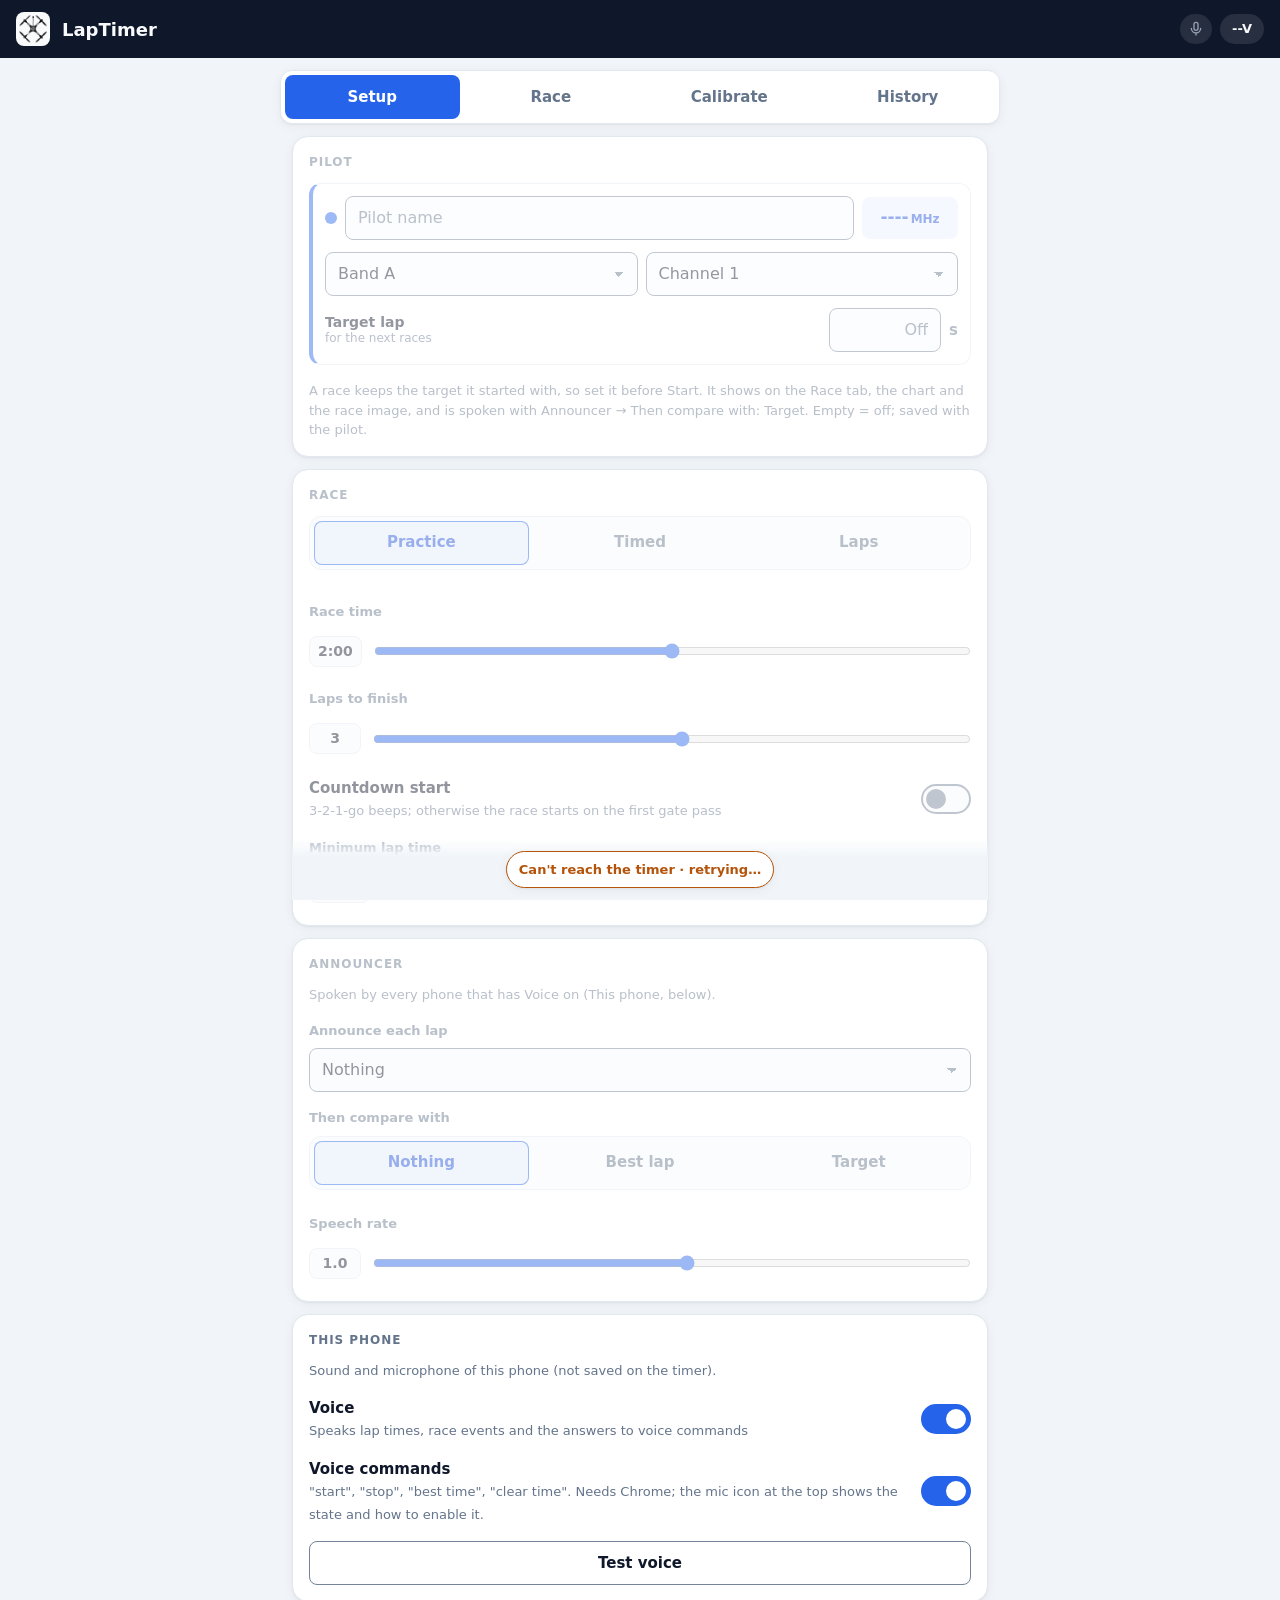
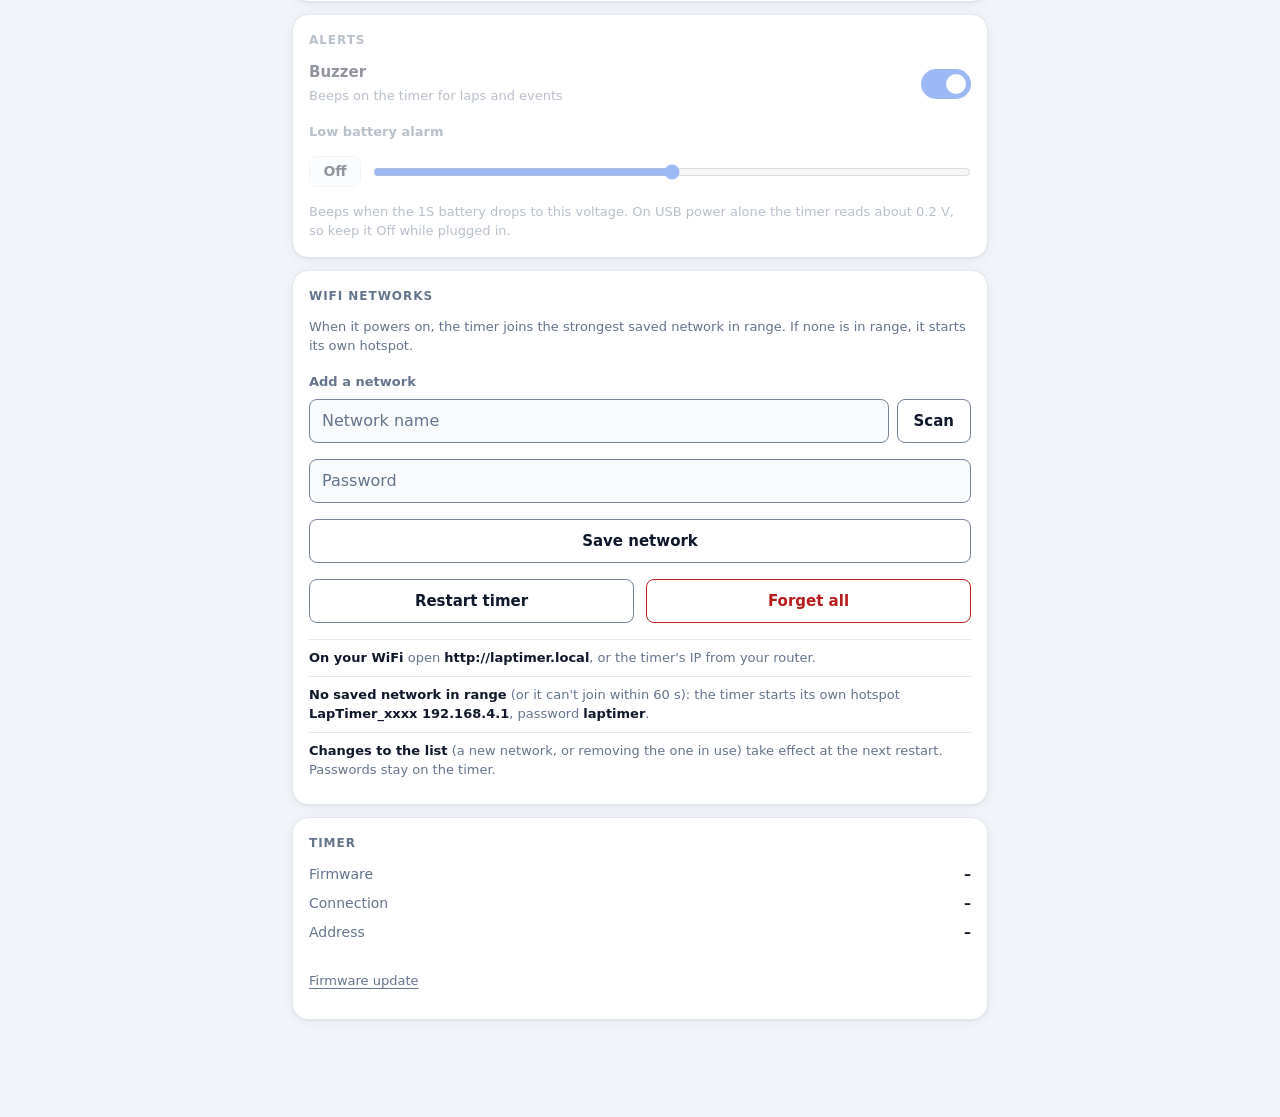
==== data/index.html @ 8faf3fcb "Page test suite (239 checks, headless runner) and the bugs it found Tests - tools/page_test.js: the " ====
<!DOCTYPE html>
<html lang="en">

<head>
  <meta charset="UTF-8" />
  <meta name="viewport" content="width=device-width, initial-scale=1.0, viewport-fit=cover" />
  <meta name="theme-color" content="#0f172a" />
  <title>LapTimer</title>
  <link rel="icon" type="image/png" href="favicon.ico" />
  <link rel="stylesheet" type="text/css" href="style.css?v=04e5e2a3" />
  <script src="smoothie.js?v=0144f61f"></script>
</head>

<body>
  <header class="topbar">
    <div class="brand">
      <img src="favicon.ico" alt="" width="34" height="34" />
      <span>LapTimer</span>
    </div>
    <div class="status-chips">
      <button type="button" id="micIndicator" class="chip chip-icon" title="Voice commands: tap for details" aria-label="Voice commands: tap for details">
        <svg width="16" height="16" viewBox="0 0 24 24" fill="none" aria-hidden="true">
          <path d="M12 14a3 3 0 0 0 3-3V5a3 3 0 0 0-6 0v6a3 3 0 0 0 3 3Z" stroke="currentColor" stroke-width="2" stroke-linecap="round" />
          <path d="M19 11a7 7 0 0 1-14 0M12 18v3" stroke="currentColor" stroke-width="2" stroke-linecap="round" />
        </svg>
      </button>
      <span id="bvolt" class="chip" title="Battery voltage">--V</span>
    </div>
  </header>

  <nav class="tabs" role="tablist">
    <button class="tablinks active" data-tab="config">Setup</button>
    <button class="tablinks" data-tab="race">Race</button>
    <button class="tablinks" data-tab="calib">Calibrate</button>
    <button class="tablinks" data-tab="history">History</button>
  </nav>

  <main>
    <section id="micHelp" class="card mic-help" hidden>
      <h2>Voice commands</h2>
      <div id="micHelpText"></div>
      <div class="button-row"><button type="button" id="micHelpClose" class="btn btn-ghost">Close</button></div>
    </section>

    <!-- ───────────── Setup ───────────── -->
    <section id="config" class="tabcontent">
      <div class="card" data-needs-config>
        <h2>Pilot</h2>
        <div class="pilot-row">
          <div class="pilot-head">
            <span class="dot-p"></span>
            <input type="text" id="pilotName" placeholder="Pilot name" aria-label="Pilot name" autocomplete="off" />
            <span class="freq-pill"><span id="pilotFreq">----</span><small>MHz</small></span>
          </div>
          <div class="pilot-freq">
            <select id="pilotBand" aria-label="Band" autocomplete="off"></select>
            <select id="pilotChannel" aria-label="Channel" autocomplete="off"></select>
          </div>
          <div class="pilot-target">
            <label for="targetLap">Target lap<small>for the next races</small></label>
            <input type="text" id="targetLap" inputmode="decimal" placeholder="Off" autocomplete="off" aria-describedby="targetHint" />
            <span class="unit">s</span>
          </div>
        </div>
        <p class="hint warn" id="pilotHint" hidden>No channel yet: pick a band and channel.</p>
        <p class="hint" id="targetHint">A race keeps the target it started with, so set it before Start. It shows on the Race tab, the chart and the race image, and is spoken with Announcer → Then compare with: Target. Empty = off; saved with the pilot.</p>
        <div id="savedPilotsBlock" class="field" hidden>
          <span class="field-label">Saved pilots</span>
          <div id="savedPilots" class="chips"></div>
          <p class="hint">Tap a saved pilot to fly as them. Named pilots are remembered automatically with their channel and thresholds.</p>
          <p id="profilesFull" class="hint warn" hidden>Saved pilots are full: forget one (×) to remember new pilots.</p>
        </div>
      </div>

      <div class="card" data-needs-config>
        <h2>Race</h2>
        <div class="segmented" id="raceMode" role="radiogroup" aria-label="Race mode">
          <button data-value="0" class="active">Practice</button>
          <button data-value="1">Timed</button>
          <button data-value="2">Laps</button>
        </div>
        <p class="hint" id="raceModeHint"></p>
        <div class="field" id="raceTimeField">
          <label class="field-label" for="raceTime">Race time</label>
          <div class="input-with-value">
            <span class="val">2:00</span>
            <input type="range" id="raceTime" min="30" max="600" step="15" />
          </div>
        </div>
        <div class="field" id="raceLapsField">
          <label class="field-label" for="raceLaps">Laps to finish</label>
          <div class="input-with-value">
            <span class="val">3</span>
            <input type="range" id="raceLaps" min="1" max="30" step="1" />
          </div>
        </div>
        <label class="switch-row">
          <span>
            <span class="switch-title">Countdown start</span><br />
            <span class="hint">3-2-1-go beeps; otherwise the race starts on the first gate pass</span>
          </span>
          <span class="switch"><input type="checkbox" id="countdown" /><span class="slider"></span></span>
        </label>
        <div class="field">
          <label class="field-label" for="minLap">Minimum lap time</label>
          <div class="input-with-value">
            <span class="val">10.0s</span>
            <input type="range" id="minLap" step="0.5" min="1" max="20" />
          </div>
        </div>
      </div>

      <div class="card" data-needs-config>
        <h2>Announcer</h2>
        <p class="hint" id="announcerNote">Spoken by every phone that has Voice on (This phone, below).</p>
        <label class="field">
          <span class="field-label">Announce each lap</span>
          <select id="announcerSelect" autocomplete="off">
            <option value="none">Nothing</option>
            <option value="beep">Beep on the phone</option>
            <option value="1lap">Lap time</option>
            <option value="2lap">2 consecutive laps</option>
            <option value="3lap">3 consecutive laps</option>
          </select>
        </label>
        <div class="field">
          <span class="field-label" id="lapCompareLabel">Then compare with</span>
          <div class="segmented" id="lapCompare" role="radiogroup" aria-labelledby="lapCompareLabel">
            <button data-value="none" class="active">Nothing</button>
            <button data-value="best">Best lap</button>
            <button data-value="target">Target</button>
          </div>
          <p class="hint" id="lapCompareHint"></p>
        </div>
        <div class="field">
          <label class="field-label" for="rate">Speech rate</label>
          <div class="input-with-value">
            <span class="val">1.0</span>
            <input type="range" min="0.1" max="2" step="0.1" id="rate" />
          </div>
        </div>
      </div>

      <div class="card">
        <h2>This phone</h2>
        <p class="hint">Sound and microphone of this phone (not saved on the timer).</p>
        <label class="switch-row">
          <span>
            <span class="switch-title">Voice</span><br />
            <span class="hint">Speaks lap times, race events and the answers to voice commands</span>
          </span>
          <span class="switch"><input type="checkbox" id="voiceToggle" data-local checked /><span class="slider"></span></span>
        </label>
        <label class="switch-row">
          <span>
            <span class="switch-title">Voice commands</span><br />
            <span class="hint">"start", "stop", "best time", "clear time". Needs Chrome; the mic icon at the top shows the state and how to enable it.</span>
          </span>
          <span class="switch"><input type="checkbox" id="voiceCommands" data-local checked /><span class="slider"></span></span>
        </label>
        <button id="GenerateAudioButton" class="btn btn-ghost btn-block">Test voice</button>
      </div>

      <div class="card" data-needs-config>
        <h2>Alerts</h2>
        <label class="switch-row">
          <span>
            <span class="switch-title">Buzzer</span><br />
            <span class="hint">Beeps on the timer for laps and events</span>
          </span>
          <span class="switch"><input type="checkbox" id="buzzerToggle" checked /><span class="slider"></span></span>
        </label>
        <div class="field">
          <label class="field-label" for="alarmThreshold">Low battery alarm</label>
          <div class="input-with-value">
            <span class="val">Off</span>
            <input type="range" id="alarmThreshold" step="0.1" min="0" max="4.2" />
          </div>
          <p class="hint">Beeps when the 1S battery drops to this voltage. On USB power alone the timer reads about 0.2&nbsp;V, so keep it Off while plugged in.</p>
        </div>
      </div>

      <div class="card">
        <h2>WiFi networks</h2>
        <p class="hint">When it powers on, the timer joins the strongest saved network in range. If none is in range, it starts its own hotspot.</p>
        <div id="savedNetworks" class="saved-list"></div>
        <div class="field">
          <label class="field-label" for="ssid">Add a network</label>
          <div class="input-row">
            <input type="text" id="ssid" data-local maxlength="32" placeholder="Network name" autocomplete="off" autocapitalize="off" spellcheck="false" />
            <button id="wifiScanButton" class="btn btn-ghost">Scan</button>
          </div>
          <div id="wifiScanResults" class="scan-results" hidden></div>
        </div>
        <input type="password" id="pwd" data-local maxlength="64" placeholder="Password" autocomplete="off" aria-label="Password" />
        <button id="addWifiButton" class="btn btn-ghost btn-block">Save network</button>
        <div class="button-row">
          <button id="restartEspButton" class="btn btn-ghost">Restart timer</button>
          <button id="forgetWifiButton" class="btn btn-ghost btn-danger">Forget all</button>
        </div>
        <p id="wifiForgotten" class="note" hidden>
          <b>Restarting into the hotspot.</b> In a few seconds join <b>LapTimer_xxxx&nbsp;192.168.4.1</b>
          (password <b>laptimer</b>) and open <b>http://192.168.4.1</b>.
        </p>
        <ul class="info-list">
          <li><b>On your WiFi</b> open <b>http://laptimer.local</b>, or the timer's IP from your router.</li>
          <li><b>No saved network in range</b> (or it can't join within 60&nbsp;s): the timer starts its own hotspot <b>LapTimer_xxxx&nbsp;192.168.4.1</b>, password <b>laptimer</b>.</li>
          <li><b>Changes to the list</b> (a new network, or removing the one in use) take effect at the next restart. Passwords stay on the timer.</li>
          <li id="wifiLostNote" hidden><b>If this connected network goes away</b>, the timer keeps timing and saving races, and rejoins it when it's back (a short beep every minute until then). For its own hotspot instead, switch the timer off and on.</li>
        </ul>
      </div>

      <div class="card">
        <h2>Timer</h2>
        <dl class="info-grid">
          <dt>Firmware</dt><dd id="infoVersion">–</dd>
          <dt>Connection</dt><dd id="infoMode">–</dd>
          <dt>Address</dt><dd id="infoIp">–</dd>
        </dl>
        <a class="link-small" href="update.html">Firmware update</a>
      </div>

      <div class="save-bar">
        <div class="save-status" data-save-state="loading" role="status">Loading settings…</div>
      </div>
    </section>

    <!-- ───────────── Race ───────────── -->
    <section id="race" class="tabcontent" hidden>
      <div class="card clock-card">
        <span id="timer">00:00.00</span>
        <div class="race-meta">
          <span id="raceStatus" class="race-status">Ready</span>
          <span id="raceInfo" class="race-freq"></span>
        </div>
      </div>
      <div class="racebuttons">
        <button id="startRaceButton" class="btn btn-go">Start</button>
        <button id="stopRaceButton" class="btn btn-stop" disabled>Stop</button>
        <button id="clearLapsButton" class="btn btn-ghost">Clear</button>
      </div>
      <div class="button-row">
        <button id="raceScreenButton" class="btn btn-ghost">Race screen</button>
        <button id="editLapsButton" class="btn btn-ghost" disabled>Fix laps</button>
      </div>
      <div id="racePilot"></div>
    </section>

    <!-- ───────────── Calibrate ───────────── -->
    <section id="calib" class="tabcontent" hidden>
      <div class="card">
        <div class="race-pilot-head">
          <span class="dot-p"></span><span id="calibPilotName">Pilot</span><span class="muted" id="calibPilotFreq"></span>
        </div>
        <div class="rssi-now">
          <span class="field-label">Live RSSI</span>
          <span id="rssiNow">--</span>
        </div>
        <canvas id="rssiChart"></canvas>
        <p id="rssiPaused" class="hint" hidden>Live RSSI paused during the channel scan.</p>
      </div>
      <div class="card" data-needs-config>
        <div class="field">
          <label class="field-label" for="enter"><i class="dot dot-enter"></i>Enter RSSI</label>
          <div class="input-with-value">
            <span id="enterSpan" class="val">120</span>
            <input type="range" min="50" max="255" step="1" id="enter" value="120" />
          </div>
        </div>
        <div class="field">
          <label class="field-label" for="exit"><i class="dot dot-exit"></i>Exit RSSI</label>
          <div class="input-with-value">
            <span id="exitSpan" class="val">100</span>
            <input type="range" min="50" max="255" step="1" id="exit" value="100" />
          </div>
        </div>
        <p class="hint">A lap is counted when RSSI rises above Enter, peaks, then drops below Exit.</p>
        <label class="switch-row">
          <span>
            <span class="switch-title">Auto-calibrate</span><br />
            <span class="hint">Fly 3 or more passes through the gate; suggested thresholds appear below</span>
          </span>
          <span class="switch"><input type="checkbox" id="autoCal" /><span class="slider"></span></span>
        </label>
        <div id="autoCalResult" class="note" hidden></div>
        <div class="save-status" data-save-state="loading" role="status">Loading settings…</div>
      </div>
      <div class="card">
        <h2>Channel scan</h2>
        <p class="hint">Shows which channels are busy. Turn on the video transmitters nearby, then scan. Pick a channel away from other peaks.</p>
        <div id="spectrum" class="spectrum" hidden></div>
        <button id="spectrumButton" class="btn btn-ghost btn-block">Scan channels</button>
      </div>
    </section>

    <!-- ───────────── History ───────────── -->
    <section id="history" class="tabcontent" hidden>
      <div class="button-row">
        <button id="exportAllButton" class="btn btn-ghost">Export all (CSV)</button>
        <button id="clearHistoryButton" class="btn btn-ghost btn-danger">Delete all</button>
      </div>
      <p class="note warn" id="historyNote" role="status" hidden></p>
      <p class="hint" id="historyEmpty" hidden>No saved races yet. Races are saved when they finish or are stopped.</p>
      <div id="historyList"></div>
    </section>
  </main>

  <!-- Full-screen race view for a phone or tablet at the field -->
  <div id="raceScreen" class="race-screen" hidden>
    <div class="rs-top">
      <span id="rsClock" class="rs-clock">00:00.00</span>
      <span id="rsStatus" class="rs-status"></span>
      <button id="rsClose" class="rs-close" aria-label="Close race screen">✕</button>
    </div>
    <div id="rsPilot" class="rs-pilot"></div>
  </div>

  <script src="script.js?v=b351742b"></script>
</body>

</html>
---- data/style.css ----
/* ─────────────────────────────────────────────────────────────
   Design tokens
   Contrast (WCAG 2.1) checked for both themes:
   body/muted text ≥ 4.5:1, button labels ≥ 4.5:1,
   control borders & focus rings ≥ 3:1 against their surface.
   ───────────────────────────────────────────────────────────── */
:root {
  /* surfaces */
  --bg: #f1f5f9;
  --surface: #ffffff;
  --surface-2: #f8fafc;
  --border: #e2e8f0;          /* decorative dividers only */
  --control-border: #768399;  /* inputs, switches: 3.8:1 */

  /* text */
  --text: #0f172a;            /* 17.9:1 */
  --muted: #64748b;           /* 4.8:1 */

  /* brand & semantic (fill = button background, text = on surface) */
  --accent: #2563eb;          /* white label 5.2:1 */
  --accent-soft: rgba(37, 99, 235, 0.10);
  --accent-text: #1d4ed8;     /* on accent-soft 5.7:1 */
  --go: #15803d;              /* white label 5.0:1 */
  --go-text: #15803d;
  --stop: #dc2626;            /* white label 4.8:1 */
  --stop-text: #b91c1c;       /* on surface 6.5:1 */
  --warn-text: #b45309;       /* 5.0:1 */
  --best: rgba(22, 163, 74, 0.12);
  /* the pilot: dot, card border and channel-scan marker (>= 3:1 on surface) */
  --pilot: #2563eb;
  --pilot-text: #2563eb;      /* channel-scan label on surface-2: 4.9:1 */

  /* lap-time chart, on surface (and on the best-3 band): lines/dots >= 3:1, labels >= 4.5:1 */
  --chart-lap: #2563eb;       /* line and dots 5.2:1 (band 4.5:1) */
  --chart-best: #166534;      /* best-lap line and label 7.1:1 (band 6.2:1) */
  --chart-target: #a14a0a;    /* target line and label 6.0:1 (band 5.3:1) */
  --chart-text: #5b6b80;      /* axis labels 5.4:1 (band 4.8:1) */
  --chart-band: rgba(22, 163, 74, 0.12); /* best 3 laps in a row, decorative */
  --chart-grid: #e2e8f0;      /* decorative */

  --topbar: #0f172a;
  --topbar-text: #f8fafc;
  --topbar-muted: #94a3b8;

  /* scale */
  --space-1: 4px;
  --space-2: 8px;
  --space-3: 12px;
  --space-4: 16px;
  --space-5: 24px;
  --radius-sm: 8px;
  --radius: 12px;
  --radius-lg: 16px;
  --tap: 44px;                /* minimum touch target */
  --shadow: 0 1px 2px rgba(15, 23, 42, 0.05), 0 2px 12px rgba(15, 23, 42, 0.05);
  --focus: 0 0 0 3px rgba(37, 99, 235, 0.45);

  color-scheme: light;
}

@media (prefers-color-scheme: dark) {
  :root {
    --bg: #0b1120;
    --surface: #131c2e;
    --surface-2: #1b2539;
    --border: #243049;
    --control-border: #64748b;  /* 3.6:1 */

    --text: #e2e8f0;            /* 13.8:1 */
    --muted: #94a3b8;           /* 6.6:1 */

    --accent: #2563eb;          /* white label 5.2:1 */
    --accent-soft: rgba(59, 130, 246, 0.16);
    --accent-text: #bfdbfe;     /* on accent-soft 9.5:1 */
    --go: #15803d;
    --go-text: #4ade80;         /* 9.8:1 */
    --stop: #dc2626;
    --stop-text: #f87171;       /* on surface 6.2:1 */
    --warn-text: #fbbf24;
    --best: rgba(34, 197, 94, 0.14);
    --pilot: #60a5fa;
    --pilot-text: #60a5fa;      /* on surface-2 6.0:1 */

    --chart-lap: #60a5fa;       /* 6.7:1 (band 5.2:1) */
    --chart-best: #4ade80;      /* 9.8:1 (band 7.7:1) */
    --chart-target: #fbbf24;    /* 10.2:1 (band 8.0:1) */
    --chart-text: #94a3b8;      /* 6.6:1 (band 5.2:1) */
    --chart-band: rgba(34, 197, 94, 0.14);
    --chart-grid: #243049;

    --topbar: #070c18;
    --shadow: 0 1px 2px rgba(0, 0, 0, 0.35);
    --focus: 0 0 0 3px rgba(96, 165, 250, 0.6);

    color-scheme: dark;
  }
}

/* ───────── Base ───────── */
/* the hidden attribute must win over the display rules below */
[hidden] {
  display: none !important;
}

*,
*::before,
*::after {
  box-sizing: border-box;
  margin: 0;
  padding: 0;
}

html {
  -webkit-text-size-adjust: 100%;
  -webkit-tap-highlight-color: transparent;
}

body {
  font-family: system-ui, -apple-system, "Segoe UI", Roboto, sans-serif;
  font-size: 15px;
  line-height: 1.5;
  color: var(--text);
  background: var(--bg);
  min-height: 100vh;
}

:focus-visible {
  outline: none;
  box-shadow: var(--focus);
}

@media (prefers-reduced-motion: reduce) {
  * {
    transition: none !important;
  }
}

/* ───────── Top bar & tabs ───────── */
.topbar {
  display: flex;
  align-items: center;
  justify-content: space-between;
  padding: var(--space-3) var(--space-4);
  padding-top: max(var(--space-3), env(safe-area-inset-top));
  background: var(--topbar);
  color: var(--topbar-text);
}

.brand {
  display: flex;
  align-items: center;
  gap: var(--space-3);
  font-weight: 700;
  font-size: 18px;
}

/* The logo is dark on transparent, so give it a light tile on the dark top bar */
.brand img {
  width: 34px;
  height: 34px;
  padding: 3px;
  border-radius: var(--radius-sm);
  background: #f8fafc;
}

.status-chips {
  display: flex;
  gap: var(--space-2);
  align-items: center;
}

.chip {
  display: inline-flex;
  align-items: center;
  gap: var(--space-1);
  height: 30px;
  padding: 0 var(--space-3);
  border-radius: 999px;
  background: rgba(255, 255, 255, 0.1);
  font-size: 13px;
  font-weight: 600;
  font-variant-numeric: tabular-nums;
}

/* the battery chip while the timer can't be reached */
.chip.chip-offline {
  color: #fbbf24;               /* on the chip over the top bar 8.1:1 (dark theme 9.3:1) */
  box-shadow: inset 0 0 0 1px #fbbf24;
}

.chip-icon {
  padding: 0 var(--space-2);
  color: var(--topbar-muted);
}

.chip-icon.listening {
  color: #4ade80;
}

.chip-icon.error {
  color: #f87171;
}

/* the mic chip is a button: the same pill as the other chips, with an invisible 44 px
   touch target around it */
button.chip-icon {
  position: relative;
  border: 0;
  font: inherit;
  cursor: pointer;
}

button.chip-icon::before {
  content: "";
  position: absolute;
  inset: -7px -6px; /* 32 x 30 chip -> 44 x 44 */
}

button.chip-icon:focus-visible {
  outline: none;
  box-shadow: var(--focus);
}

.mic-help {
  margin-bottom: var(--space-3); /* outside the tab containers, which space their own cards */
}

#micHelpText > * + * {
  margin-top: var(--space-2);
}

.mic-help ol {
  margin: var(--space-2) 0;
  padding-left: 20px;
}

.mic-help li {
  margin: var(--space-2) 0;
}

.mic-help code {
  display: inline;
  padding: 2px 6px;
  border-radius: var(--radius-sm);
  background: var(--surface-2);
  border: 1px solid var(--border);
  font-size: 13px;
  white-space: normal; /* the flag address is long: wrap it (code is nowrap elsewhere) */
  overflow-wrap: anywhere;
}

.mic-help .btn-small {
  margin-left: var(--space-1);
  vertical-align: middle;
}

.tabs {
  position: sticky;
  top: 0;
  z-index: 10;
  display: flex;
  gap: var(--space-1);
  padding: var(--space-1);
  margin: var(--space-3) auto 0;
  max-width: 720px;
  width: calc(100% - 2 * var(--space-3));
  background: var(--surface);
  border: 1px solid var(--border);
  border-radius: var(--radius);
  box-shadow: var(--shadow);
}

.tablinks {
  flex: 1;
  min-height: var(--tap);
  border: 0;
  background: transparent;
  color: var(--muted);
  font: inherit;
  font-weight: 600;
  border-radius: var(--radius-sm);
  cursor: pointer;
  transition: background-color 0.15s, color 0.15s;
}

.tablinks:hover {
  color: var(--text);
}

.tablinks.active {
  background: var(--accent);
  color: #fff;
}

/* ───────── Layout ───────── */
main {
  max-width: 720px;
  margin: 0 auto;
  padding: var(--space-3) var(--space-3) var(--space-5);
}

/* Tabs are shown with display:block by the script, so space children with margins */
.tabcontent > * + * {
  margin-top: var(--space-3);
}

.card {
  background: var(--surface);
  border: 1px solid var(--border);
  border-radius: var(--radius-lg);
  box-shadow: var(--shadow);
  padding: var(--space-4);
  display: flex;
  flex-direction: column;
  gap: var(--space-4);
}

.card h2 {
  font-size: 12px;
  font-weight: 700;
  text-transform: uppercase;
  letter-spacing: 0.08em;
  color: var(--muted);
  margin-bottom: calc(-1 * var(--space-1));
}

.hint {
  font-size: 13px;
  color: var(--muted);
}

/* Small print under a form: muted text, items separated by thin rules */
.info-list {
  list-style: none;
  font-size: 13px;
  line-height: 1.5;
  color: var(--muted);
}

.info-list li {
  padding: var(--space-2) 0;
  border-top: 1px solid var(--border);
}

.info-list b {
  color: var(--text);
  font-weight: 600;
}

/* Highlighted message, e.g. after "Forget home WiFi" */
.note {
  padding: var(--space-3);
  border-radius: var(--radius);
  background: var(--accent-soft);
  color: var(--text);
  font-size: 14px;
  line-height: 1.5;
}

code {
  font-family: ui-monospace, SFMono-Regular, Menlo, Consolas, monospace;
  font-size: 12.5px;
  padding: 1px 5px;
  border-radius: 5px;
  background: var(--surface);
  border: 1px solid var(--border);
  white-space: nowrap;
}

/* ───────── Fields ───────── */
.field {
  display: flex;
  flex-direction: column;
  gap: var(--space-2);
}

.field-label {
  display: flex;
  align-items: center;
  gap: var(--space-2);
  font-size: 13px;
  font-weight: 600;
  color: var(--muted);
}

input[type="text"],
input[type="password"],
select {
  width: 100%;
  min-height: var(--tap);
  font: inherit;
  font-size: 16px; /* 16px stops iOS zooming into the field */
  color: var(--text);
  background: var(--surface-2);
  border: 1px solid var(--control-border);
  border-radius: var(--radius-sm);
  padding: var(--space-2) var(--space-3);
  outline: none;
  transition: border-color 0.15s, box-shadow 0.15s;
}

input::placeholder {
  color: var(--muted);
}

select {
  appearance: none;
  -webkit-appearance: none;
  padding-right: 36px;
  background-image: linear-gradient(45deg, transparent 50%, var(--muted) 50%),
    linear-gradient(135deg, var(--muted) 50%, transparent 50%);
  background-position: calc(100% - 18px) 50%, calc(100% - 13px) 50%;
  background-size: 5px 5px;
  background-repeat: no-repeat;
  cursor: pointer;
}

input[type="text"]:focus,
input[type="password"]:focus,
select:focus {
  border-color: var(--accent);
  box-shadow: var(--focus);
}

/* Video channel: large frequency readout above the band/channel pickers */
.freq-display {
  display: flex;
  align-items: center;
  justify-content: space-between;
  gap: var(--space-3);
  padding: var(--space-3) var(--space-4);
  border-radius: var(--radius);
  background: var(--accent-soft);
  color: var(--accent-text);
}

.freq-mhz {
  font-size: 40px;
  font-weight: 800;
  line-height: 1;
  letter-spacing: -0.02em;
  font-variant-numeric: tabular-nums;
}

.freq-mhz small {
  font-size: 16px;
  font-weight: 700;
  margin-left: var(--space-1);
  letter-spacing: 0;
}

.freq-ch {
  font-size: 22px;
  font-weight: 800;
  padding: var(--space-1) var(--space-3);
  border-radius: var(--radius-sm);
  border: 2px solid currentColor;
}

.channel-row {
  display: grid;
  grid-template-columns: 1fr 1fr;
  gap: var(--space-3);
}

/* Range slider with value on the left (script updates the .val span) */
.input-with-value {
  display: flex;
  align-items: center;
  gap: var(--space-3);
}

.input-with-value .val {
  min-width: 52px;
  padding: var(--space-1) var(--space-2);
  border-radius: var(--radius-sm);
  background: var(--surface-2);
  border: 1px solid var(--border);
  text-align: center;
  font-weight: 700;
  font-size: 14px;
  font-variant-numeric: tabular-nums;
}

input[type="range"] {
  flex: 1;
  min-width: 0;
  height: var(--tap);
  accent-color: var(--accent);
  cursor: pointer;
  background: transparent;
}

/* Toggle row: the whole row is a label, so tapping the text flips the switch */
.switch-row {
  display: flex;
  align-items: center;
  justify-content: space-between;
  gap: var(--space-3);
  min-height: var(--tap);
  cursor: pointer;
}

.switch-title {
  font-weight: 600;
}

.switch {
  position: relative;
  flex-shrink: 0;
  width: 50px;
  height: 30px;
}

.switch input {
  position: absolute;
  opacity: 0;
  width: 100%;
  height: 100%;
  margin: 0;
  cursor: pointer;
  z-index: 1;
}

.switch .slider {
  position: absolute;
  inset: 0;
  border-radius: 999px;
  background: var(--surface-2);
  border: 2px solid var(--control-border);
  transition: background-color 0.2s, border-color 0.2s;
}

.switch .slider::before {
  content: "";
  position: absolute;
  top: 3px;
  left: 3px;
  width: 20px;
  height: 20px;
  border-radius: 50%;
  background: var(--control-border);
  transition: transform 0.2s, background-color 0.2s;
}

.switch input:checked + .slider {
  background: var(--accent);
  border-color: var(--accent);
}

.switch input:checked + .slider::before {
  background: #fff;
  transform: translateX(20px);
}

.switch input:focus-visible + .slider {
  box-shadow: var(--focus);
}

/* ───────── Buttons ───────── */
.btn {
  min-height: var(--tap);
  font: inherit;
  font-weight: 600;
  border: 1px solid transparent;
  border-radius: var(--radius-sm);
  padding: var(--space-2) var(--space-4);
  cursor: pointer;
  color: #fff;
  background: var(--accent);
  transition: filter 0.15s, transform 0.05s, background-color 0.2s;
}

.btn:hover {
  filter: brightness(1.08);
}

.btn:active {
  transform: scale(0.98);
}

.btn:disabled {
  opacity: 0.4;
  cursor: default;
  transform: none;
  filter: none;
}

.btn-block {
  width: 100%;
}

.btn-ghost {
  background: transparent;
  color: var(--text);
  border-color: var(--control-border);
}

.button-row {
  display: grid;
  grid-template-columns: 1fr 1fr;
  gap: var(--space-3);
}

.btn-danger {
  color: var(--stop-text);
  border-color: var(--stop-text);
}

.btn-go {
  background: var(--go);
}

.btn-stop {
  background: var(--stop);
}

.btn.save-ok {
  background: var(--go);
}

.btn.save-failed {
  background: var(--stop);
}

.save-bar {
  position: sticky;
  bottom: 0;
  padding: var(--space-3) 0;
  padding-bottom: max(var(--space-3), env(safe-area-inset-bottom));
  background: linear-gradient(to top, var(--bg) 70%, transparent);
}

.save-bar .btn {
  min-height: 50px;
  font-size: 16px;
  box-shadow: 0 6px 20px rgba(37, 99, 235, 0.3);
}

/* ───────── Race ───────── */
.clock-card {
  align-items: center;
  gap: var(--space-2);
  padding: var(--space-5) var(--space-4);
}

#timer {
  font-size: clamp(48px, 16vw, 80px);
  font-weight: 800;
  line-height: 1;
  letter-spacing: -0.02em;
  font-variant-numeric: tabular-nums;
}

.race-meta {
  display: flex;
  align-items: center;
  gap: var(--space-2);
  flex-wrap: wrap;
  justify-content: center;
}

.race-status {
  font-size: 13px;
  font-weight: 700;
  color: var(--muted);
  text-transform: uppercase;
  letter-spacing: 0.08em;
}

.race-status.waiting {
  color: var(--warn-text);
}

.race-status.running {
  color: var(--go-text);
}

.race-freq {
  font-size: 13px;
  font-weight: 700;
  padding: 2px var(--space-2);
  border-radius: 999px;
  background: var(--accent-soft);
  color: var(--accent-text);
  font-variant-numeric: tabular-nums;
}

.racebuttons {
  display: grid;
  grid-template-columns: 1fr 1fr 1fr;
  gap: var(--space-3);
}

.racebuttons .btn {
  min-height: 52px;
  font-size: 16px;
}

.table-card {
  padding: 0;
  overflow: hidden;
  gap: 0;
}

table {
  width: 100%;
  border-collapse: collapse;
  font-variant-numeric: tabular-nums;
}

table th,
table td {
  padding: var(--space-3);
  text-align: right;
}

table th:first-child,
table td:first-child {
  text-align: left;
  color: var(--muted);
}

table th {
  font-size: 12px;
  font-weight: 700;
  text-transform: uppercase;
  letter-spacing: 0.06em;
  color: var(--muted);
  background: var(--surface-2);
  border-bottom: 1px solid var(--border);
}

table td {
  border-bottom: 1px solid var(--border);
}

table tr:last-child td {
  border-bottom: 0;
}

table td:nth-child(2) {
  font-weight: 700;
  font-size: 16px;
}

table tr.best-lap td {
  background: var(--best);
}

table tr.best-lap td:nth-child(2)::after {
  content: " ★";
  color: var(--go-text);
}

/* ───────── Calibration ───────── */
.rssi-now {
  display: flex;
  align-items: baseline;
  justify-content: space-between;
}

#rssiNow {
  font-size: 36px;
  font-weight: 800;
  line-height: 1;
  font-variant-numeric: tabular-nums;
}

#rssiChart {
  width: 100%;
  height: 240px;
  border-radius: var(--radius-sm);
  background: var(--surface-2);
}

.dot {
  display: inline-block;
  width: 10px;
  height: 10px;
  border-radius: 50%;
}

.dot-enter {
  background: hsl(8.2, 86.5%, 53.7%);
}

.dot-exit {
  background: hsl(25, 85%, 55%);
}

@media (min-width: 640px) {
  #rssiChart {
    height: 320px;
  }
}

/* ───────── Shared controls ───────── */
.segmented {
  display: flex;
  gap: var(--space-1);
  padding: var(--space-1);
  border-radius: var(--radius);
  background: var(--surface-2);
  border: 1px solid var(--border);
}

.segmented button {
  flex: 1;
  min-height: var(--tap);
  border: 0;
  border-radius: var(--radius-sm);
  background: transparent;
  color: var(--muted);
  font: inherit;
  font-weight: 600;
  cursor: pointer;
}

.segmented button.active {
  background: var(--accent-soft);
  color: var(--accent-text);
  box-shadow: inset 0 0 0 1px var(--accent);
}

.input-row {
  display: flex;
  gap: var(--space-2);
}

.input-row input {
  flex: 1;
  min-width: 0;
}

.scan-results {
  display: flex;
  flex-direction: column;
  border: 1px solid var(--border);
  border-radius: var(--radius-sm);
  overflow: hidden;
}

.scan-results button {
  display: flex;
  justify-content: space-between;
  align-items: center;
  gap: var(--space-2);
  min-height: var(--tap);
  padding: 0 var(--space-3);
  border: 0;
  border-bottom: 1px solid var(--border);
  background: var(--surface);
  color: var(--text);
  font: inherit;
  text-align: left;
  cursor: pointer;
}

.scan-results button:last-child {
  border-bottom: 0;
}

.scan-results .signal {
  color: var(--muted);
  font-size: 13px;
  font-variant-numeric: tabular-nums;
}

.info-grid {
  display: grid;
  grid-template-columns: auto 1fr;
  gap: var(--space-2) var(--space-4);
  font-size: 14px;
}

.info-grid dt {
  color: var(--muted);
}

.info-grid dd {
  font-weight: 600;
  text-align: right;
  word-break: break-all;
}

.file-input {
  font: inherit;
  font-size: 14px;
  color: var(--text);
}

.progress {
  height: 8px;
  border-radius: 999px;
  background: var(--surface-2);
  border: 1px solid var(--border);
  overflow: hidden;
}

.progress-bar {
  height: 100%;
  width: 0;
  background: var(--accent);
  transition: width 0.2s;
}

.dot-p {
  display: inline-block;
  width: 12px;
  height: 12px;
  border-radius: 50%;
  flex-shrink: 0;
  background: var(--pilot);
}

.warn {
  color: var(--warn-text);
  font-size: 13px;
  font-weight: 600;
}

/* ───────── Setup: the pilot ───────── */
.pilot-row {
  display: flex;
  flex-direction: column;
  gap: var(--space-3);
  padding: var(--space-3);
  border: 1px solid var(--border);
  border-left: 4px solid var(--pilot);
  border-radius: var(--radius);
}

.pilot-head {
  display: flex;
  align-items: center;
  gap: var(--space-2);
}

.pilot-head input {
  flex: 1;
  min-width: 0;
}

.pilot-freq {
  display: grid;
  grid-template-columns: 1fr 1fr;
  gap: var(--space-2);
}

.freq-pill {
  flex-shrink: 0;
  min-width: 96px;
  padding: var(--space-2) var(--space-3);
  border-radius: var(--radius-sm);
  background: var(--accent-soft);
  color: var(--accent-text);
  font-weight: 800;
  font-size: 17px;
  text-align: center;
  font-variant-numeric: tabular-nums;
  white-space: nowrap;
}

/* Pace target: a short number field on the pilot's card */
.pilot-target {
  display: flex;
  align-items: center;
  gap: var(--space-2);
}

.pilot-target label {
  flex: 1;
  display: flex;
  flex-direction: column;
  font-size: 14px;
  font-weight: 600;
  line-height: 1.3;
  color: var(--text);
}

.pilot-target label small {
  font-size: 12px;
  font-weight: 500;
  color: var(--muted);         /* 4.8:1 */
}

.pilot-target input[type="text"] {
  width: 112px;
  text-align: right;
  font-variant-numeric: tabular-nums;
}

.pilot-target .unit {
  color: var(--muted);
  font-weight: 600;
}

.freq-pill small {
  font-size: 12px;
  font-weight: 700;
  margin-left: 2px;
}

/* ───────── Race: the pilot's card ───────── */
.race-pilot {
  border-top: 4px solid var(--pilot);
  gap: var(--space-3);
}

.race-pilot-head {
  display: flex;
  align-items: center;
  gap: var(--space-2);
  font-weight: 700;
  font-size: 17px;
}

.race-pilot-head .muted {
  color: var(--muted);
  font-weight: 600;
  font-size: 13px;
}

.race-pilot-head .finished {
  margin-left: auto;
  font-size: 12px;
  font-weight: 700;
  color: var(--go-text);
  text-transform: uppercase;
  letter-spacing: 0.06em;
}

.race-pilot-head .lap-memory-full {
  color: var(--warn-text);
}

/* Settings cards wait for the settings to load (the save badge says what is happening) */
body:not(.config-ready) [data-needs-config] {
  pointer-events: none;
}

body:not(.config-ready) [data-needs-config] > :not(.save-status) {
  opacity: 0.45;
}

.stats {
  display: grid;
  grid-template-columns: repeat(3, 1fr);
  gap: var(--space-2);
}

.stat {
  padding: var(--space-2) var(--space-3);
  border-radius: var(--radius-sm);
  background: var(--surface-2);
}

.stat-label {
  font-size: 11px;
  font-weight: 700;
  text-transform: uppercase;
  letter-spacing: 0.06em;
  color: var(--muted);
}

.stat-value {
  font-size: 18px;
  font-weight: 800;
  font-variant-numeric: tabular-nums;
}

.delta-faster { color: var(--go-text); }
.delta-slower { color: var(--stop-text); }

.lap-table-wrap {
  border: 1px solid var(--border);
  border-radius: var(--radius-sm);
  overflow: hidden;
}

/* Lap-time chart (Race tab and history): tap or drag along it to read a lap */
.lap-chart {
  display: flex;
  flex-direction: column;
  gap: var(--space-1);
}

.lap-chart-readout {
  min-height: 20px;
  font-size: 13px;
  font-weight: 600;
  color: var(--muted);
  font-variant-numeric: tabular-nums;
}

.lap-chart-plot {
  height: 170px;       /* CHART_HEIGHT in script.js: fixed, so drawing never resizes it */
  touch-action: pan-y; /* the page still scrolls; a sideways drag moves along the laps */
  cursor: crosshair;
}

.lap-chart-plot svg {
  display: block;
  width: 100%;
  height: 100%;
}

/* ───────── History ───────── */
.history-summary {
  display: flex;
  flex-direction: column;
  gap: var(--space-2);
  width: 100%;
  border: 0;
  background: transparent;
  color: var(--text);
  font: inherit;
  text-align: left;
  cursor: pointer;
  padding: 0;
}

.history-top {
  display: flex;
  justify-content: space-between;
  align-items: baseline;
  gap: var(--space-2);
  width: 100%;
}

.history-title {
  font-weight: 700;
}

.history-meta {
  color: var(--muted);
  font-size: 13px;
  flex-shrink: 0;
}

.history-heading {
  width: 100%;
}

.history-title {
  overflow-wrap: anywhere;
}

/* a named race: its date under the name */
.history-sub {
  color: var(--muted);
  font-size: 13px;
}

.history-pilot {
  display: flex;
  flex-direction: column;
  gap: var(--space-3);
}

/* Renaming a race in place: the name on its own row, Save and Cancel under it */
.rename-row {
  display: grid;
  grid-template-columns: 1fr 1fr;
  gap: var(--space-2);
}

.rename-row input[type="text"] {
  grid-column: 1 / -1;
}

/* "Copy as text": a small text button under the history buttons */
.link-button {
  border: 0;
  background: transparent;
  font: inherit;
  font-size: 13px;
  font-weight: 600;
  cursor: pointer;
  padding: 0 var(--space-1);
}

.history-pilots {
  display: flex;
  flex-wrap: wrap;
  gap: var(--space-2) var(--space-4);
  font-size: 14px;
}

.history-pilots span {
  display: inline-flex;
  align-items: center;
  gap: var(--space-2);
}

.history-detail {
  display: flex;
  flex-direction: column;
  gap: var(--space-3);
}

/* ───────── Race screen (full screen, always dark) ───────── */
.race-screen {
  position: fixed;
  inset: 0;
  z-index: 50;
  display: flex;
  flex-direction: column;
  background: #070c18;
  color: #f8fafc;
  padding: max(var(--space-3), env(safe-area-inset-top)) var(--space-3) var(--space-3);
  overflow-y: auto; /* a very small screen scrolls rather than cutting the tile off */
  --pilot: #60a5fa;
}

.rs-top {
  display: flex;
  align-items: center;
  gap: var(--space-3);
}

.rs-clock {
  font-size: clamp(40px, 11vw, 96px);
  font-weight: 800;
  font-variant-numeric: tabular-nums;
  letter-spacing: -0.02em;
}

.rs-status {
  flex: 1;
  color: #94a3b8;
  font-weight: 700;
  text-transform: uppercase;
  letter-spacing: 0.08em;
  font-size: clamp(12px, 2.5vw, 18px);
}

.rs-close {
  width: var(--tap);
  height: var(--tap);
  flex-shrink: 0;
  border: 1px solid #334155;
  border-radius: 50%;
  background: transparent;
  color: #f8fafc;
  font-size: 18px;
  cursor: pointer;
}

.rs-pilot {
  flex: 1;
  min-width: 0;
  display: flex;
  flex-direction: column;
  justify-content: center;
  gap: var(--space-2);
  margin-top: var(--space-3);
  padding: var(--space-4);
  border-radius: var(--radius-lg);
  background: #131c2e;
  border-top: 6px solid var(--pilot);
}

.rs-name {
  display: flex;
  justify-content: space-between;
  gap: var(--space-2);
  font-size: clamp(20px, 6vw, 44px);
  font-weight: 700;
}

.rs-lapno {
  color: #94a3b8;
}

.rs-last {
  font-size: clamp(64px, 26vw, 220px); /* "12.34" still fits a 390 px phone */
  font-weight: 800;
  line-height: 1;
  font-variant-numeric: tabular-nums;
}

.rs-row {
  display: flex;
  justify-content: space-between;
  font-size: clamp(20px, 5.5vw, 40px);
  font-weight: 700;
  font-variant-numeric: tabular-nums;
}

.rs-delta-faster { color: #4ade80; }
.rs-delta-slower { color: #f87171; }
.rs-best { color: #94a3b8; }

.rs-delta-label {
  font-size: 0.6em;
  color: #94a3b8;               /* on #131c2e 6.6:1 */
}

/* Best 2 / Best 3 / Target under the big numbers (hidden on a short landscape screen) */
.rs-extra {
  display: grid;
  grid-auto-flow: column;
  grid-auto-columns: 1fr;
  gap: var(--space-2);
  margin-top: var(--space-2);
  padding-top: var(--space-3);
  border-top: 1px solid #243049;
}

.rs-extra div {
  display: flex;
  flex-direction: column;
  min-width: 0;
}

.rs-extra span {
  font-size: clamp(11px, 2.8vw, 18px);
  font-weight: 700;
  text-transform: uppercase;
  letter-spacing: 0.06em;
  color: #94a3b8;
}

.rs-extra b {
  font-size: clamp(18px, 5.5vw, 40px);
  font-weight: 800;
  font-variant-numeric: tabular-nums;
  color: #e2e8f0;               /* on #131c2e 13.8:1 */
}

/* the page behind the race screen doesn't scroll */
html.race-screen-open,
html.image-preview-open {
  overflow: hidden;
}

/* The race image, full screen (always dark): press and hold it for the phone's share/save menu */
.image-preview {
  position: fixed;
  inset: 0;
  z-index: 60;
  display: flex;
  flex-direction: column;
  gap: var(--space-3);
  background: #070c18;
  color: #e2e8f0;              /* 15.8:1 */
  padding: max(var(--space-3), env(safe-area-inset-top)) var(--space-3) max(var(--space-3), env(safe-area-inset-bottom));
}

.image-preview-head {
  display: flex;
  align-items: center;
  gap: var(--space-3);
  font-size: 14px;
}

.image-preview-head p {
  flex: 1;
}

.image-preview-scroll {
  flex: 1;
  min-height: 0;
  overflow-y: auto;
  -webkit-overflow-scrolling: touch;
}

.image-preview-scroll img {
  display: block;
  width: 100%;
  max-width: 540px;
  margin: 0 auto;
  border-radius: var(--radius);
  -webkit-touch-callout: default; /* iOS: the press-and-hold menu (Share…, Save to Photos) */
}

.image-preview .btn-ghost {
  color: #f8fafc;
  border-color: #64748b;       /* 4.1:1 on #070c18 */
}

/* "Want a Share button?": the browser flag, as in the mic help (dark in both themes) */
.image-preview-more {
  margin-bottom: var(--space-3);
  font-size: 14px;
  line-height: 1.5;
}

.image-preview-more summary {
  display: flex;
  align-items: center;
  min-height: var(--tap);
  font-weight: 600;
  color: #93c5fd;              /* 10.8:1 on #070c18 */
  cursor: pointer;
}

.image-preview-more ol {
  padding-left: 20px;
}

.image-preview-more li {
  margin: var(--space-2) 0;
}

.image-preview-more code {
  padding: 2px 6px;
  border-radius: var(--radius-sm);
  background: #131c2e;
  border: 1px solid #334155;
  color: #e2e8f0;              /* 13.8:1 on #131c2e */
  font-size: 13px;
  white-space: normal; /* the flag address is long: wrap it */
  overflow-wrap: anywhere;
}

.image-preview-more .btn-small {
  margin-left: var(--space-1);
  vertical-align: middle;
}

/* phone in landscape: text sized by the (short) screen height */
@media (orientation: landscape) and (max-height: 500px) {
  .race-screen .rs-clock {
    font-size: clamp(32px, 14vh, 96px);
  }

  .race-screen .rs-pilot {
    padding: var(--space-3);
    gap: var(--space-1);
  }

  .race-screen .rs-name {
    font-size: clamp(13px, 4.5vh, 28px);
  }

  .race-screen .rs-last {
    font-size: clamp(28px, 22vh, 160px);
  }

  .race-screen .rs-row {
    font-size: clamp(12px, 4.5vh, 34px);
  }

  .race-screen .rs-current-row {
    font-size: clamp(12px, 4vh, 28px);
  }

  .race-screen .rs-extra {
    display: none;
  }
}

/* Small secondary link, e.g. "Firmware update" */
.link-small {
  align-self: flex-start;
  display: inline-flex;
  align-items: center;
  min-height: var(--tap); /* small text, full-size tap target */
  color: var(--muted);
  font-size: 13px;
  text-decoration: underline;
  text-underline-offset: 3px;
}

.link-small:hover {
  color: var(--text);
}

a.chip {
  color: var(--topbar-text);
  text-decoration: none;
}

/* Saved WiFi networks */
.saved-list {
  display: flex;
  flex-direction: column;
  border: 1px solid var(--border);
  border-radius: var(--radius-sm);
  overflow: hidden;
}

.saved-list:empty {
  display: none;
}

.saved-list .hint {
  padding: var(--space-3);
}

.saved-row {
  display: flex;
  align-items: center;
  gap: var(--space-2);
  min-height: var(--tap);
  padding: var(--space-1) var(--space-1) var(--space-1) var(--space-3);
  border-bottom: 1px solid var(--border);
}

.saved-row:last-child {
  border-bottom: 0;
}

.saved-name {
  flex: 1;
  min-width: 0;
  font-weight: 600;
  overflow: hidden;
  text-overflow: ellipsis;
  white-space: nowrap;
}

.badge {
  font-size: 11px;
  font-weight: 700;
  text-transform: uppercase;
  letter-spacing: 0.06em;
  color: var(--go-text);
}

.btn-small {
  min-height: var(--tap);
  padding: var(--space-1) var(--space-3);
  font-size: 13px;
}

/* Automatic save status (replaces the Save buttons) */
.save-status {
  text-align: center;
  font-size: 13px;
  font-weight: 600;
  padding: var(--space-2) var(--space-3);
  border-radius: 999px;
  color: var(--muted);
  background: var(--surface);
  border: 1px solid var(--border);
}

.save-bar .save-status {
  width: fit-content;
  margin: 0 auto;
  box-shadow: var(--shadow);
}

.save-status[data-save-state="saved"] {
  color: var(--go-text);
}

.save-status[data-save-state="error"] {
  color: var(--stop-text);
  border-color: var(--stop-text);
  cursor: pointer;
}

.save-status[data-save-state="offline"] {
  color: var(--warn-text);
  border-color: var(--warn-text);
}

/* Race screen additions */
.rs-empty {
  color: #475569;
}

.rs-finished {
  color: #4ade80;
}

.rs-current-row {
  color: #94a3b8;
  font-size: clamp(18px, 5vw, 32px);
}

.rs-current {
  color: #e2e8f0;
}

/* Saved pilots */
.chips {
  display: flex;
  flex-wrap: wrap;
  gap: var(--space-2);
}

.chip-pilot {
  display: inline-flex;
  align-items: center;
  gap: var(--space-1);
  padding: 2px 2px 2px var(--space-3);
  border-radius: 999px;
  border: 1px solid var(--control-border);
  font-size: 13px;
  font-weight: 600;
}

/* the saved pilot who is flying */
.chip-pilot.active {
  border-color: var(--accent);
  background: var(--accent-soft);
  color: var(--accent-text);
}

/* tapping the name flies as that pilot; 44 px tall, the negative margin keeps the chip compact */
.chip-name {
  min-height: var(--tap);
  margin: -6px 0;
  padding: 0;
  border: 0;
  background: transparent;
  color: inherit;
  font: inherit;
  cursor: pointer;
}

/* 44 px to tap; the negative margin keeps the chip itself compact */
.chip-remove {
  width: var(--tap);
  height: var(--tap);
  margin: -6px -4px -6px -8px;
  border: 0;
  border-radius: 50%;
  background: transparent;
  color: var(--muted);
  font-size: 18px;
  line-height: 1;
  cursor: pointer;
}

.chip-remove:hover {
  color: var(--stop-text);
}

/* Channel scan */
.spectrum {
  border-radius: var(--radius-sm);
  background: var(--surface-2);
  padding: var(--space-2);
}

.spectrum svg {
  display: block;
  width: 100%;
  height: 180px;
}

/* Lap fixing */
.lap-actions {
  display: flex;
  gap: var(--space-1);
  justify-content: flex-end;
}

.note.warn {
  color: var(--warn-text);
}

/* Channel scan frequency labels (page text, so the chart can stretch) */
.spectrum-labels {
  position: relative;
  height: 40px;
  margin-top: var(--space-1);
}

.spectrum-labels span {
  position: absolute;
  top: 6px;
  font-size: 11px;
  color: var(--muted);
  font-variant-numeric: tabular-nums;
  white-space: nowrap;
  transform: translateX(-70%) rotate(-45deg);
  transform-origin: right top;
}

.spectrum-pilots {
  position: relative;
  height: 18px;
}

.spectrum-pilots span {
  position: absolute;
  transform: translateX(-50%);
  font-size: 12px;
  font-weight: 700;
  color: var(--pilot-text);
}

/* Channel scan drawn like the live RSSI graph */
.spectrum-plot {
  position: relative;
}

.spectrum-scale {
  position: absolute;
  right: 4px;
  font-size: 11px;
  color: var(--muted);
  font-variant-numeric: tabular-nums;
}

.spectrum-scale-max {
  top: 2px;
}

.spectrum-scale-min {
  bottom: 2px;
}
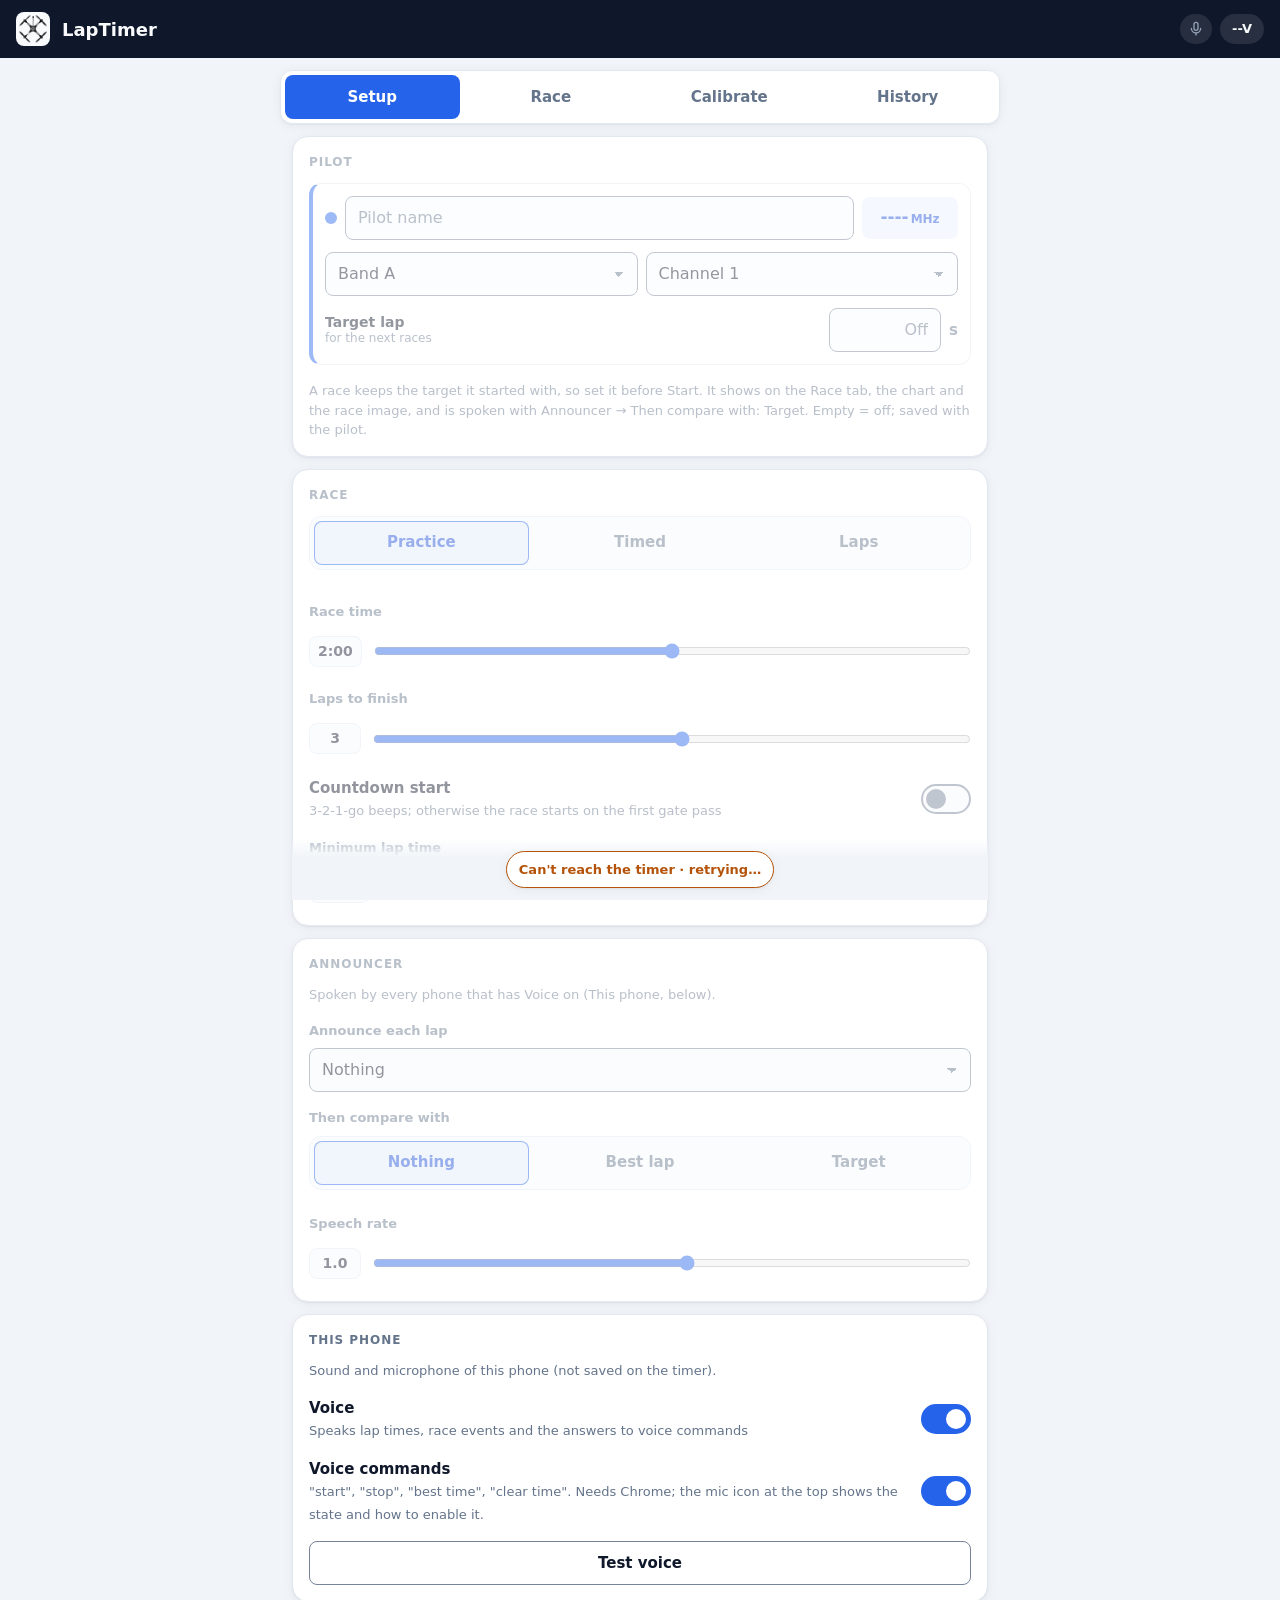
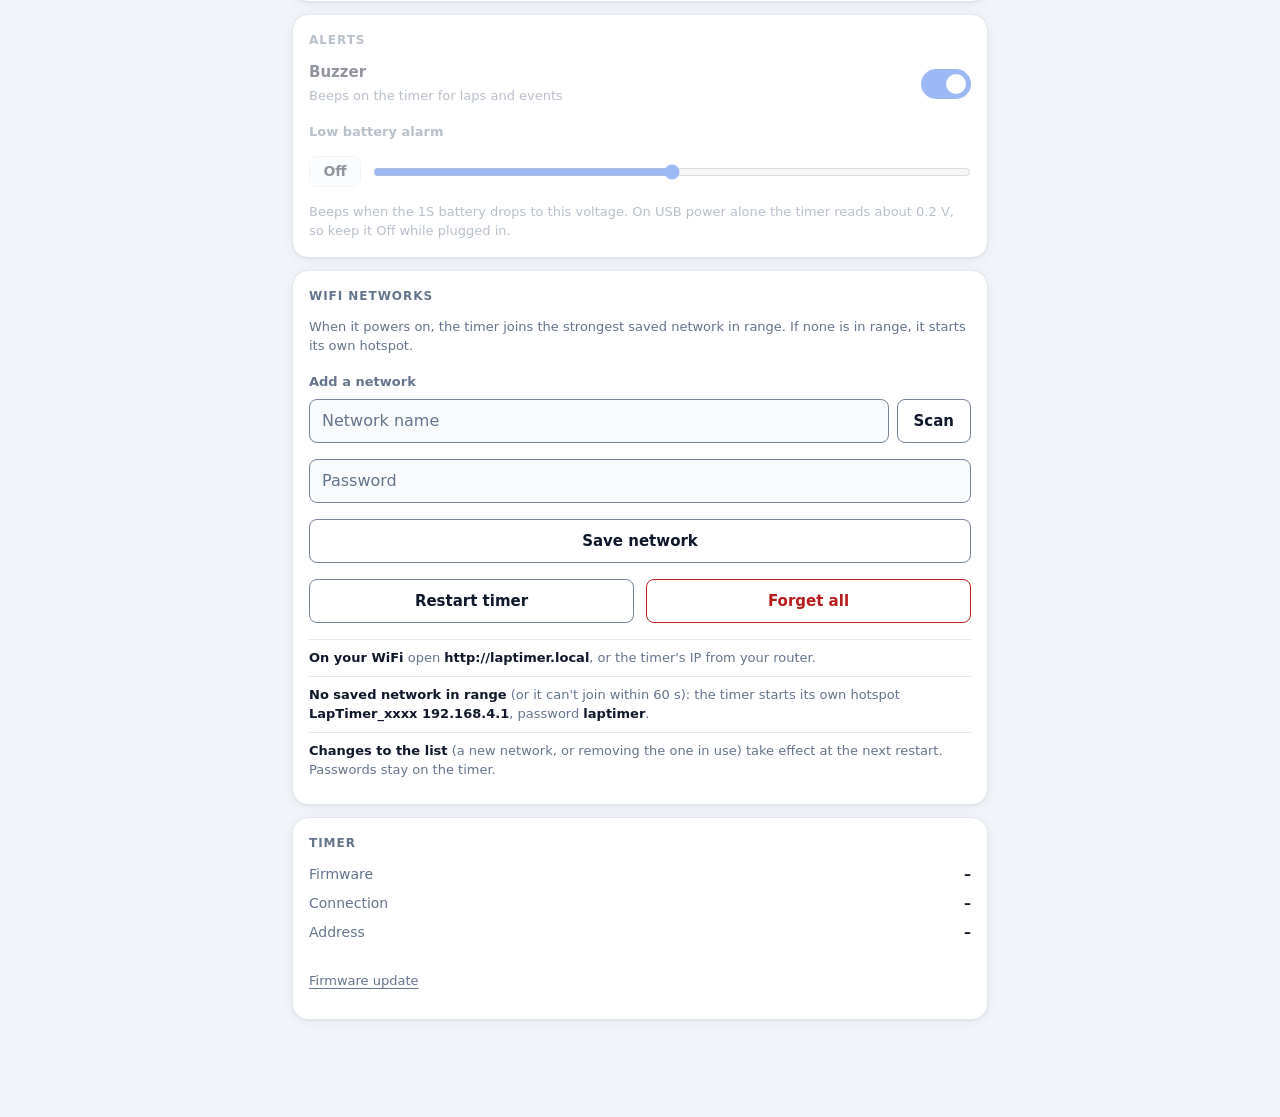
==== commit cec0f17d: "Audit of every screen: 30 bugs fixed, each reproduced by a test first Setup - No channel (a new time" ====
--- a/data/index.html
+++ b/data/index.html
@@ -7,7 +7,7 @@
   <meta name="theme-color" content="#0f172a" />
   <title>LapTimer</title>
   <link rel="icon" type="image/png" href="favicon.ico" />
-  <link rel="stylesheet" type="text/css" href="style.css?v=04e5e2a3" />
+  <link rel="stylesheet" type="text/css" href="style.css?v=b8594d5d" />
   <script src="smoothie.js?v=0144f61f"></script>
 </head>
 
@@ -234,6 +234,7 @@
           <span id="raceInfo" class="race-freq"></span>
         </div>
       </div>
+      <p class="note warn" id="raceLostNote" role="status" hidden>The timer restarted during the race, so its laps were lost: a race is saved when it ends.</p>
       <div class="racebuttons">
         <button id="startRaceButton" class="btn btn-go">Start</button>
         <button id="stopRaceButton" class="btn btn-stop" disabled>Stop</button>
@@ -315,7 +316,7 @@
     <div id="rsPilot" class="rs-pilot"></div>
   </div>
 
-  <script src="script.js?v=b351742b"></script>
+  <script src="script.js?v=0b1417d6"></script>
 </body>
 
 </html>
--- a/data/style.css
+++ b/data/style.css
@@ -280,11 +280,14 @@
   font-weight: 600;
   border-radius: var(--radius-sm);
   cursor: pointer;
-  transition: background-color 0.15s, color 0.15s;
-}
-
-.tablinks:hover {
-  color: var(--text);
+  /* no fade: with one, the old tab stayed lit for ~150 ms after a tap (both tabs highlighted) */
+}
+
+/* only where a pointer really hovers: on a phone a tapped button keeps :hover */
+@media (hover: hover) {
+  .tablinks:hover {
+    color: var(--text);
+  }
 }
 
 .tablinks.active {
@@ -300,8 +303,9 @@
 }
 
 /* Tabs are shown with display:block by the script, so space children with margins */
-.tabcontent > * + * {
-  margin-top: var(--space-3);
+.tabcontent > * + *,
+#historyList > * + * {
+  margin-top: var(--space-3); /* History's race cards are in a list, not the tab itself: they touched */
 }
 
 .card {
@@ -861,7 +865,15 @@
   border-bottom: 0;
 }
 
+.scan-results button span:first-child {
+  min-width: 0; /* a long unbroken name is cut, the signal stays in the row */
+  overflow: hidden;
+  text-overflow: ellipsis;
+  white-space: nowrap;
+}
+
 .scan-results .signal {
+  flex-shrink: 0;
   color: var(--muted);
   font-size: 13px;
   font-variant-numeric: tabular-nums;
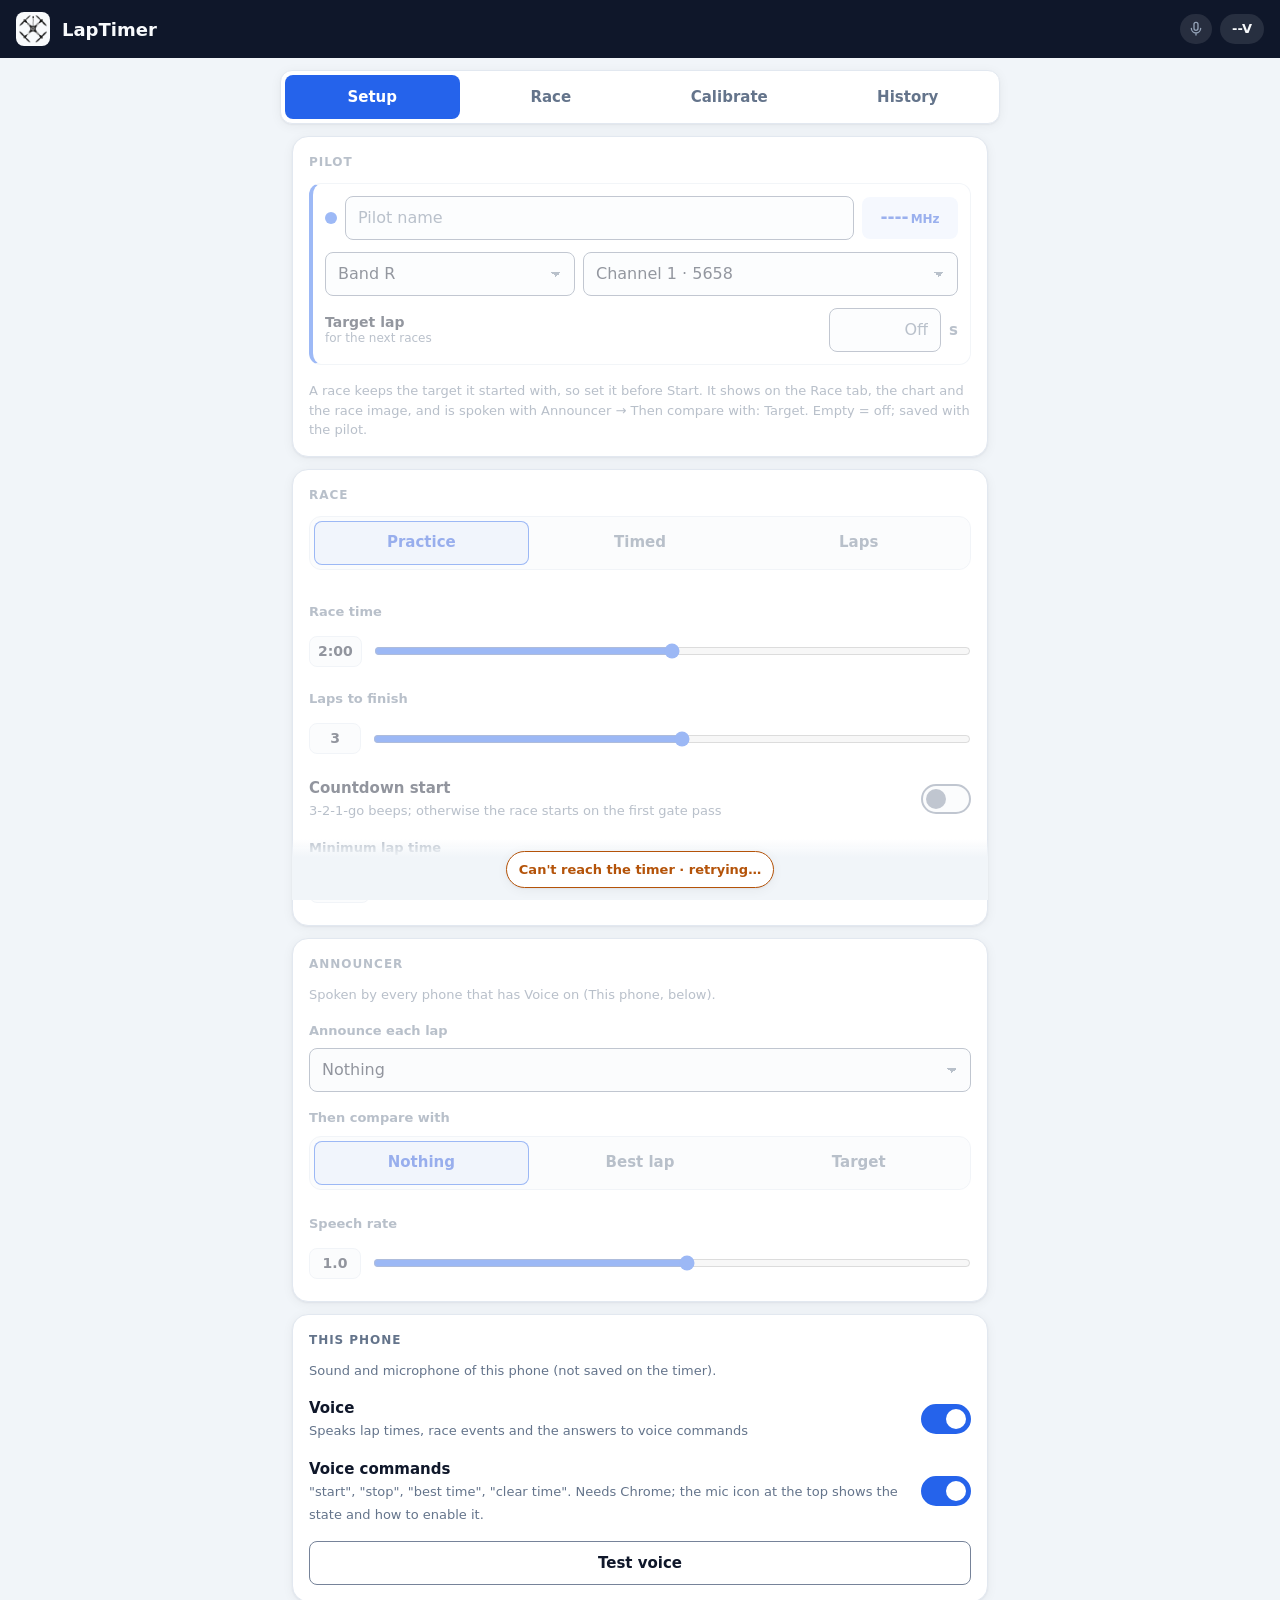
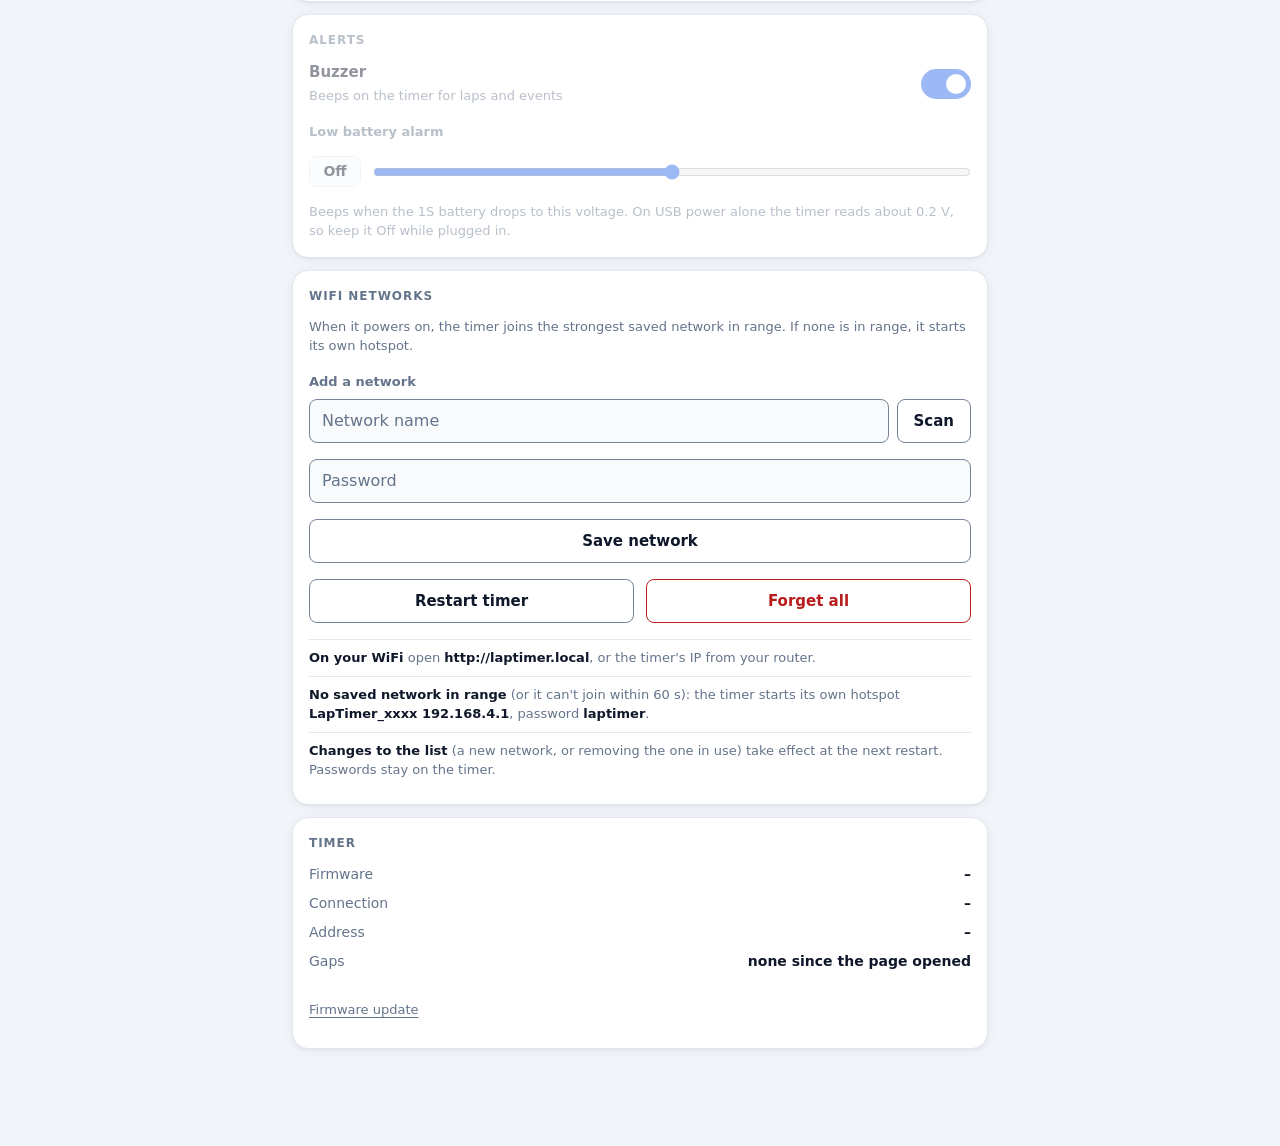
==== commit f4717131: "Page: frequencies in the channel picker, no "Offline" after the background, a gap log The channel op" ====
--- a/data/index.html
+++ b/data/index.html
@@ -7,7 +7,7 @@
   <meta name="theme-color" content="#0f172a" />
   <title>LapTimer</title>
   <link rel="icon" type="image/png" href="favicon.ico" />
-  <link rel="stylesheet" type="text/css" href="style.css?v=b8594d5d" />
+  <link rel="stylesheet" type="text/css" href="style.css?v=72be7934" />
   <script src="smoothie.js?v=0144f61f"></script>
 </head>
 
@@ -216,6 +216,7 @@
           <dt>Firmware</dt><dd id="infoVersion">–</dd>
           <dt>Connection</dt><dd id="infoMode">–</dd>
           <dt>Address</dt><dd id="infoIp">–</dd>
+          <dt>Gaps</dt><dd id="infoGaps" style="white-space: pre-line">none since the page opened</dd>
         </dl>
         <a class="link-small" href="update.html">Firmware update</a>
       </div>
@@ -316,7 +317,7 @@
     <div id="rsPilot" class="rs-pilot"></div>
   </div>
 
-  <script src="script.js?v=0b1417d6"></script>
+  <script src="script.js?v=3b59a717"></script>
 </body>
 
 </html>
--- a/data/style.css
+++ b/data/style.css
@@ -956,7 +956,7 @@
 
 .pilot-freq {
   display: grid;
-  grid-template-columns: 1fr 1fr;
+  grid-template-columns: 2fr 3fr; /* "Band F" is short, "Channel 4 · 5800" is not */
   gap: var(--space-2);
 }
 
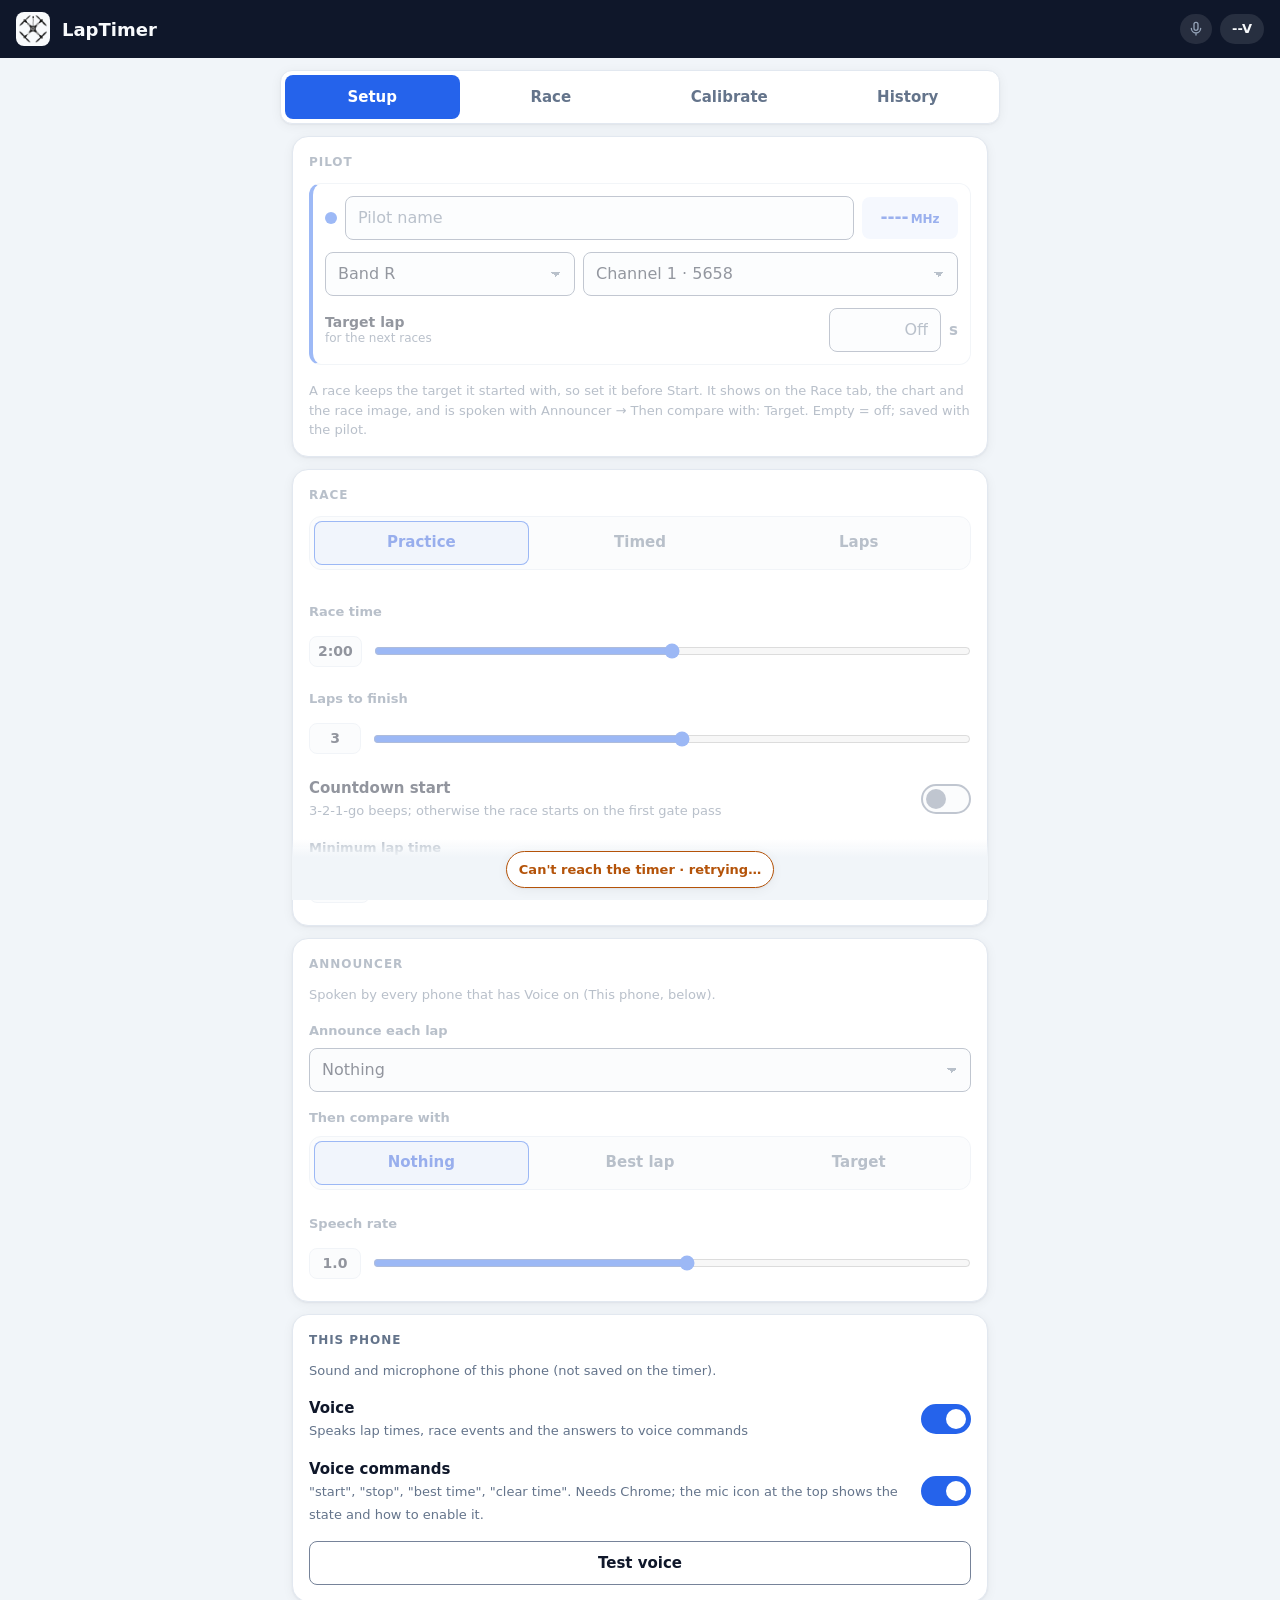
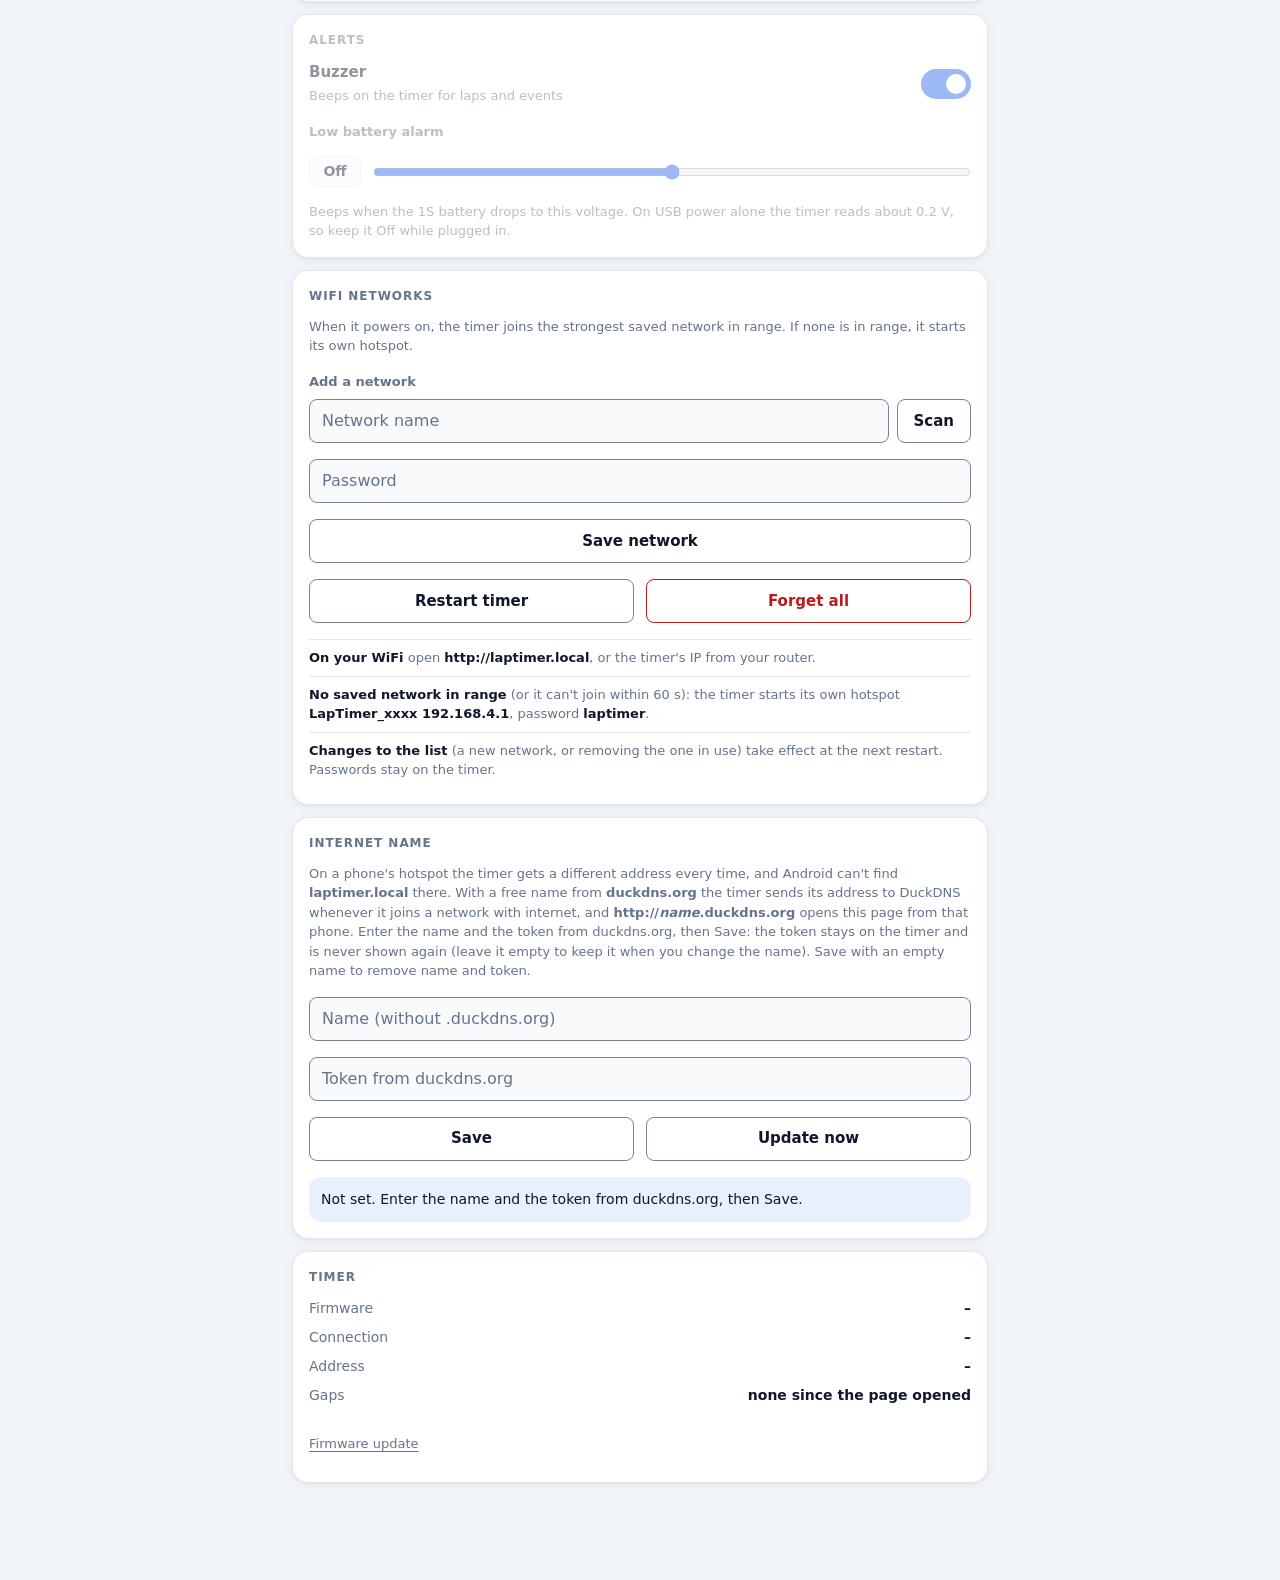
==== commit 2e663078: "An internet name (DuckDNS) for the timer, and no modem sleep as a station A phone's hotspot is the o" ====
--- a/data/index.html
+++ b/data/index.html
@@ -211,6 +211,18 @@
       </div>
 
       <div class="card">
+        <h2>Internet name</h2>
+        <p class="hint">On a phone's hotspot the timer gets a different address every time, and Android can't find <b>laptimer.local</b> there. With a free name from <b>duckdns.org</b> the timer sends its address to DuckDNS whenever it joins a network with internet, and <b>http://<i>name</i>.duckdns.org</b> opens this page from that phone. Enter the name and the token from duckdns.org, then Save: the token stays on the timer and is never shown again (leave it empty to keep it when you change the name). Save with an empty name to remove name and token.</p>
+        <input type="text" id="ddnsName" data-local maxlength="80" placeholder="Name (without .duckdns.org)" autocomplete="off" autocapitalize="off" spellcheck="false" aria-label="DuckDNS name" />
+        <input type="password" id="ddnsToken" data-local maxlength="64" placeholder="Token from duckdns.org" autocomplete="off" aria-label="DuckDNS token" />
+        <div class="button-row">
+          <button id="ddnsSaveButton" class="btn btn-ghost">Save</button>
+          <button id="ddnsUpdateButton" class="btn btn-ghost">Update now</button>
+        </div>
+        <p id="ddnsStatus" class="note">Not set. Enter the name and the token from duckdns.org, then Save.</p>
+      </div>
+
+      <div class="card">
         <h2>Timer</h2>
         <dl class="info-grid">
           <dt>Firmware</dt><dd id="infoVersion">–</dd>
@@ -317,7 +329,7 @@
     <div id="rsPilot" class="rs-pilot"></div>
   </div>
 
-  <script src="script.js?v=3b59a717"></script>
+  <script src="script.js?v=085677c7"></script>
 </body>
 
 </html>
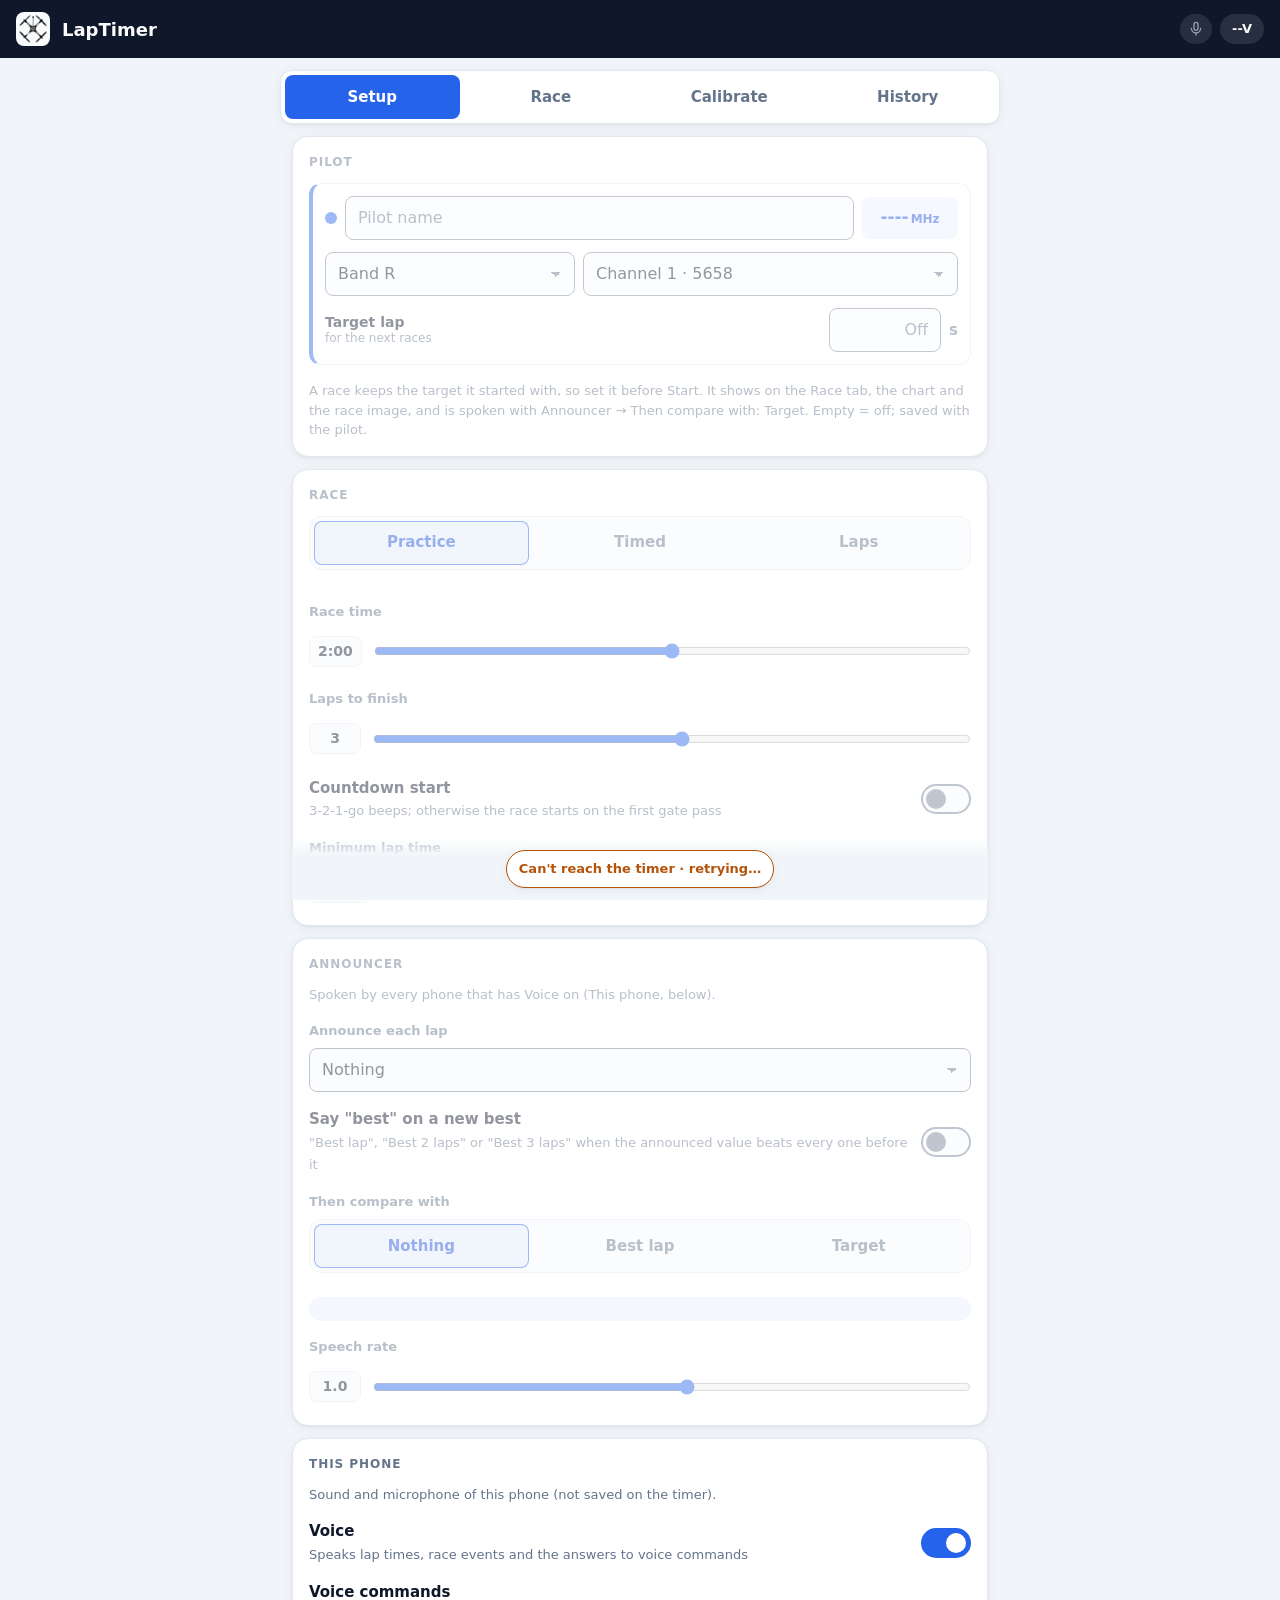
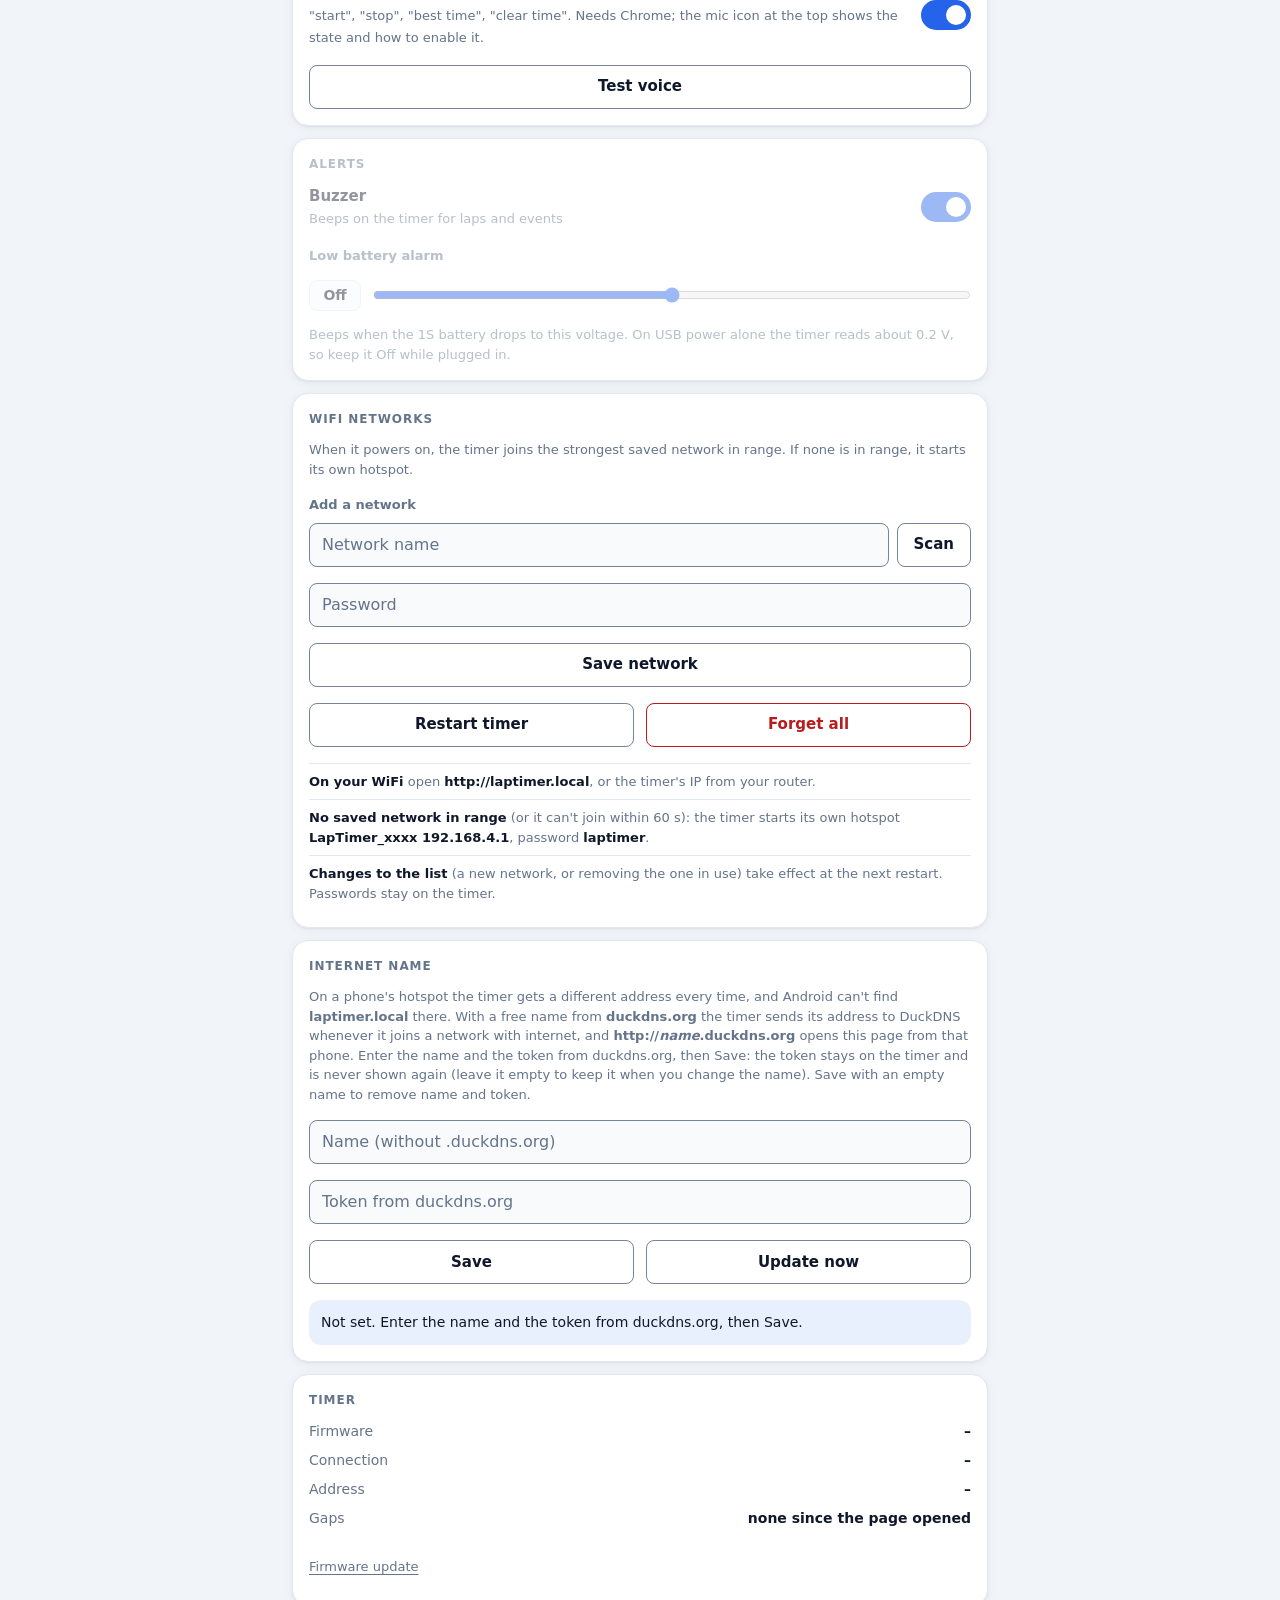
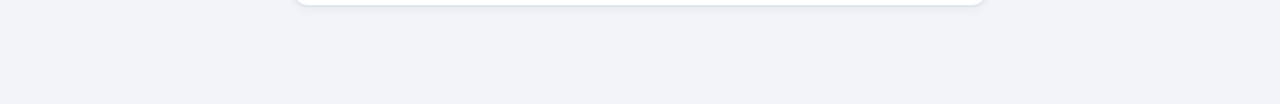
==== commit 8500deb7: "Announcer: best lap time only, a "say best" switch, every part about the value announced "Announce e" ====
--- a/data/index.html
+++ b/data/index.html
@@ -121,7 +121,15 @@
             <option value="1lap">Lap time</option>
             <option value="2lap">2 consecutive laps</option>
             <option value="3lap">3 consecutive laps</option>
+            <option value="best">Best lap time only</option>
           </select>
+        </label>
+        <label class="switch-row">
+          <span>
+            <span class="switch-title">Say "best" on a new best</span><br />
+            <span class="hint">"Best lap", "Best 2 laps" or "Best 3 laps" when the announced value beats every one before it</span>
+          </span>
+          <span class="switch"><input type="checkbox" id="anBest" /><span class="slider"></span></span>
         </label>
         <div class="field">
           <span class="field-label" id="lapCompareLabel">Then compare with</span>
@@ -132,6 +140,7 @@
           </div>
           <p class="hint" id="lapCompareHint"></p>
         </div>
+        <p class="note" id="announcerPreview" style="white-space: pre-line"></p>
         <div class="field">
           <label class="field-label" for="rate">Speech rate</label>
           <div class="input-with-value">
@@ -329,7 +338,7 @@
     <div id="rsPilot" class="rs-pilot"></div>
   </div>
 
-  <script src="script.js?v=085677c7"></script>
+  <script src="script.js?v=f45d3a04"></script>
 </body>
 
 </html>
